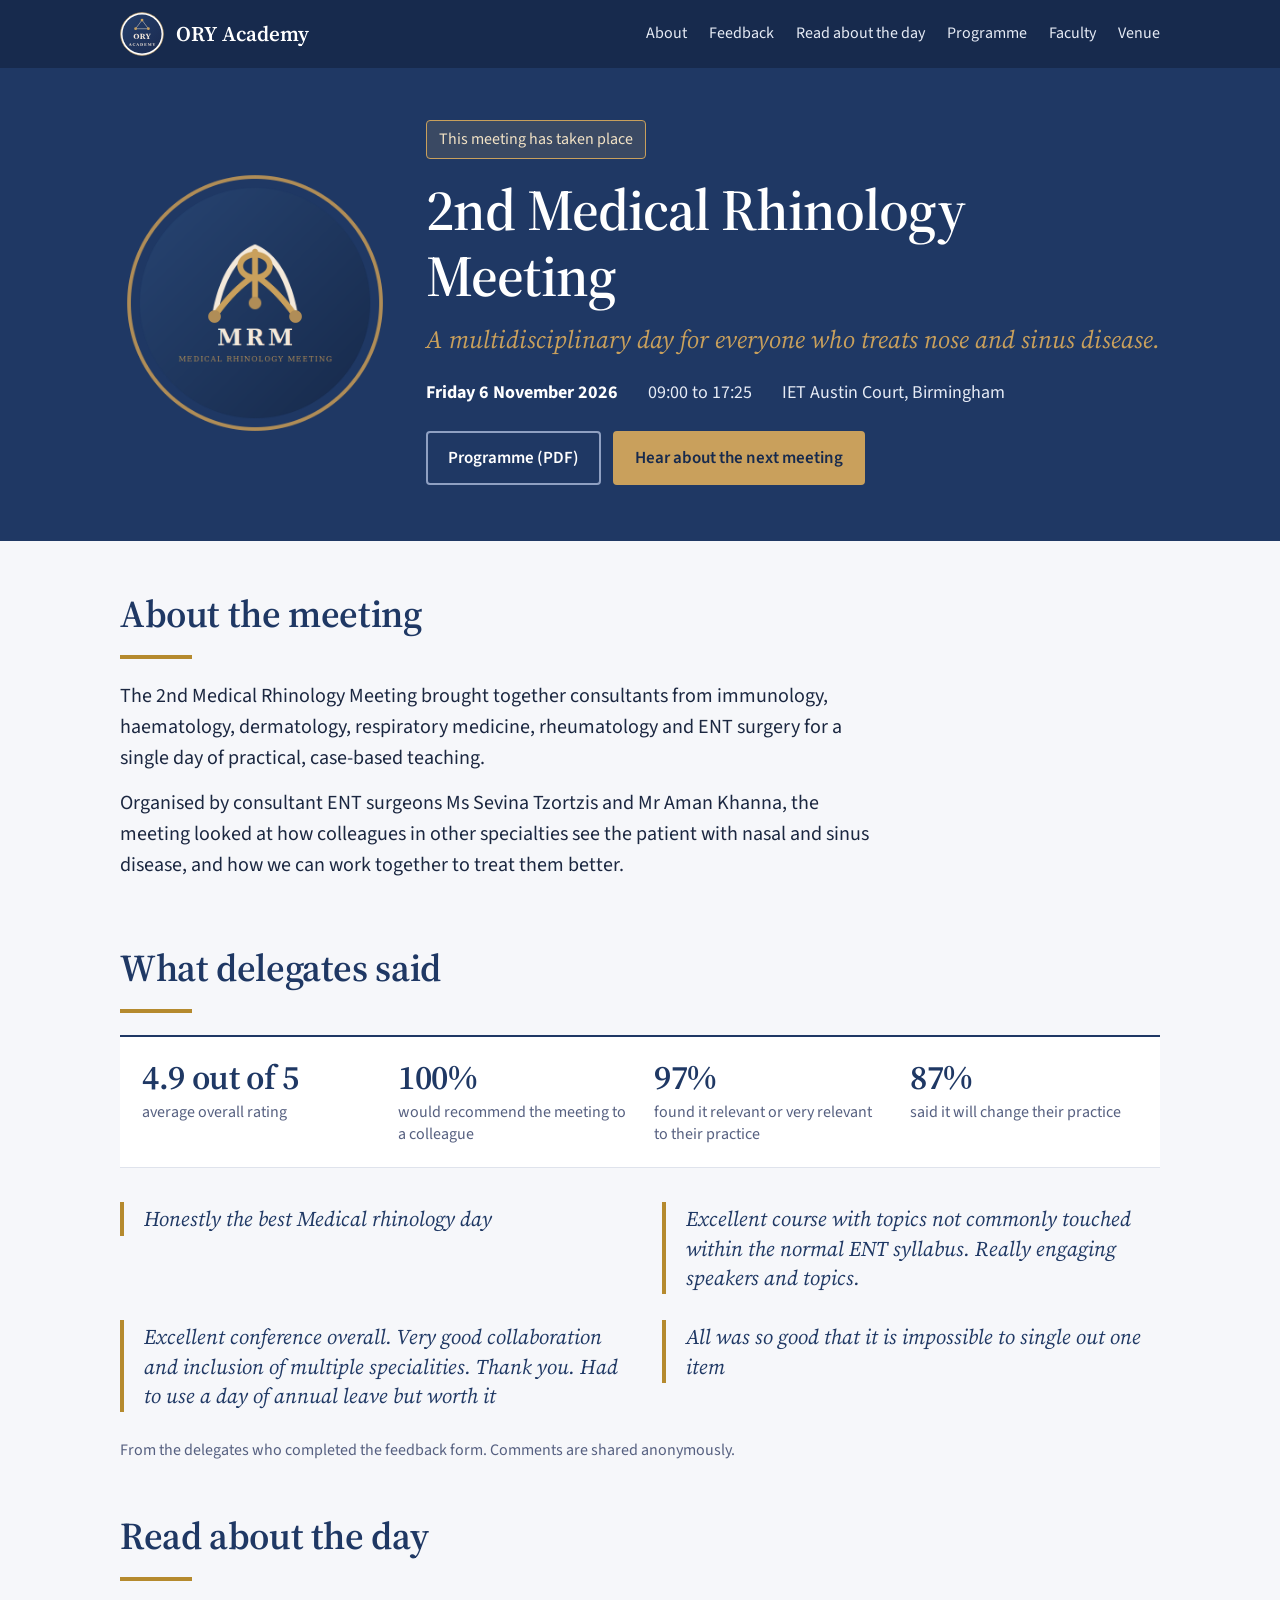
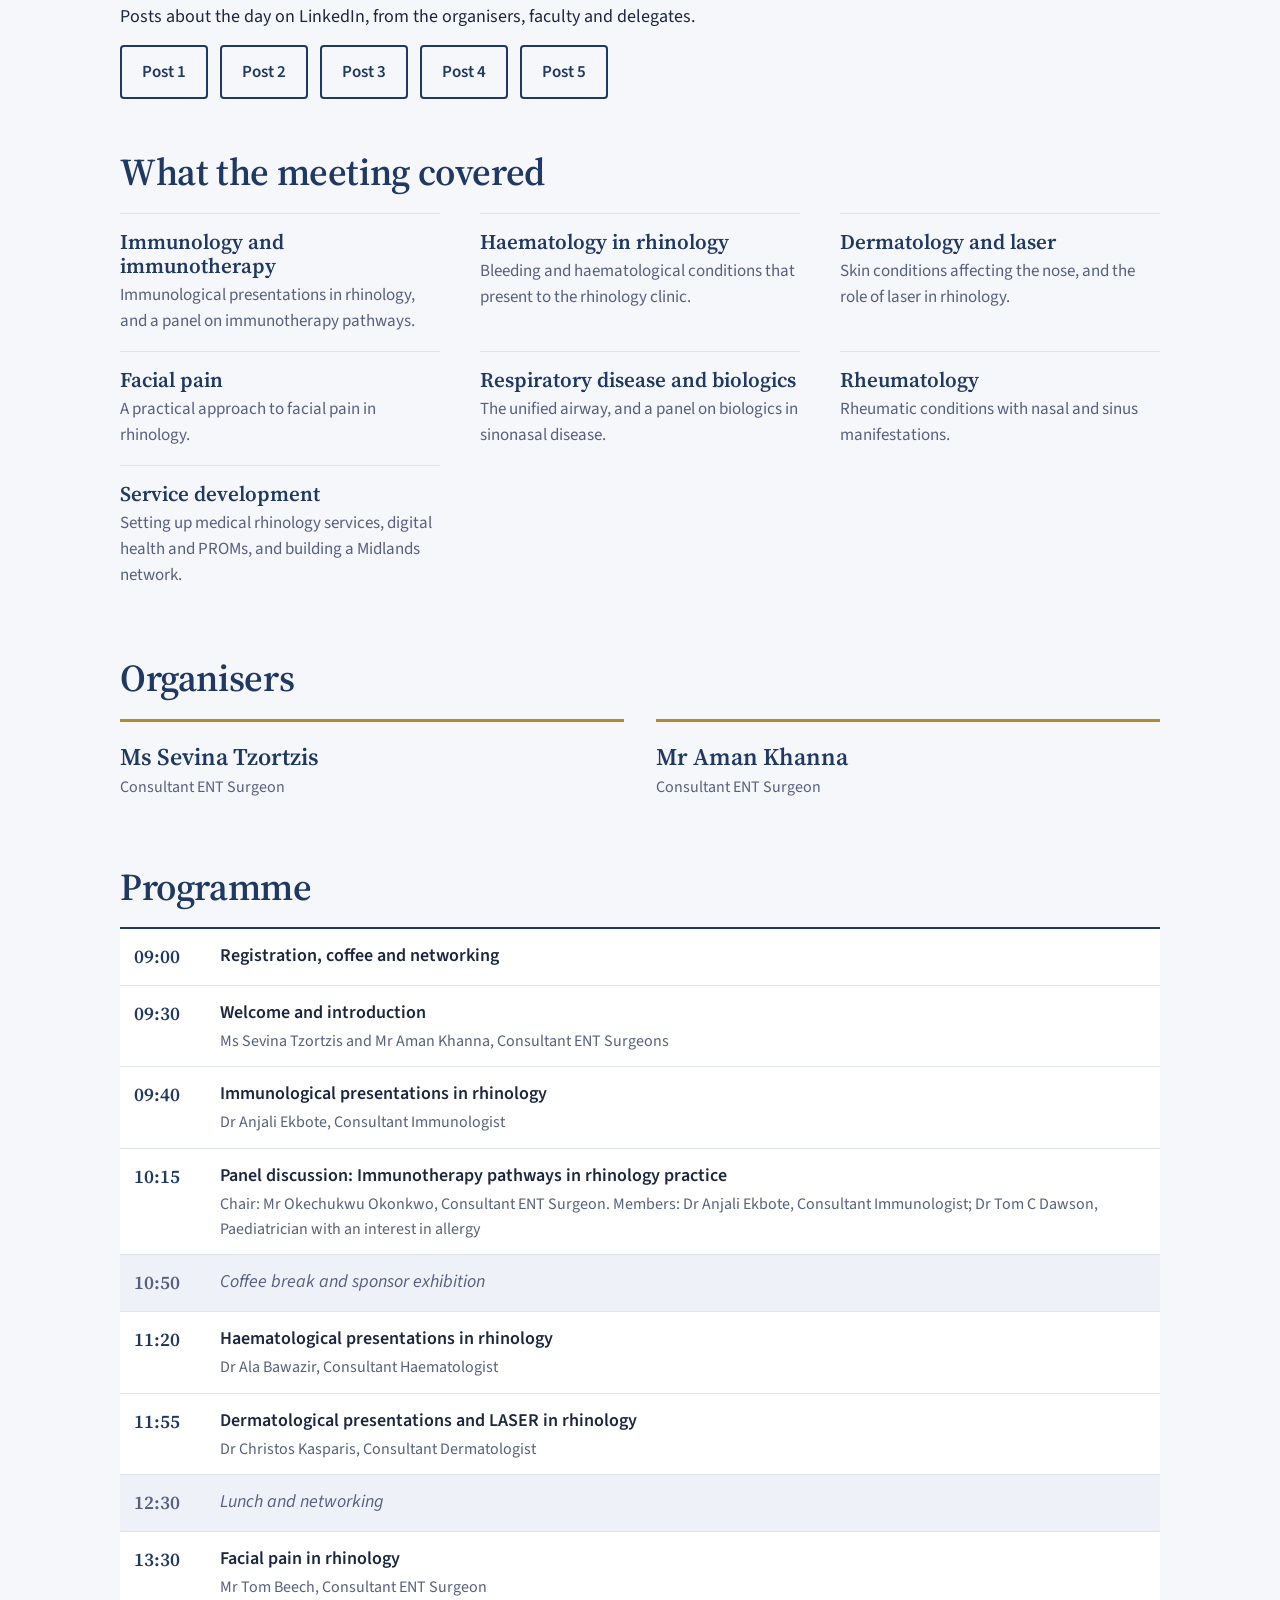
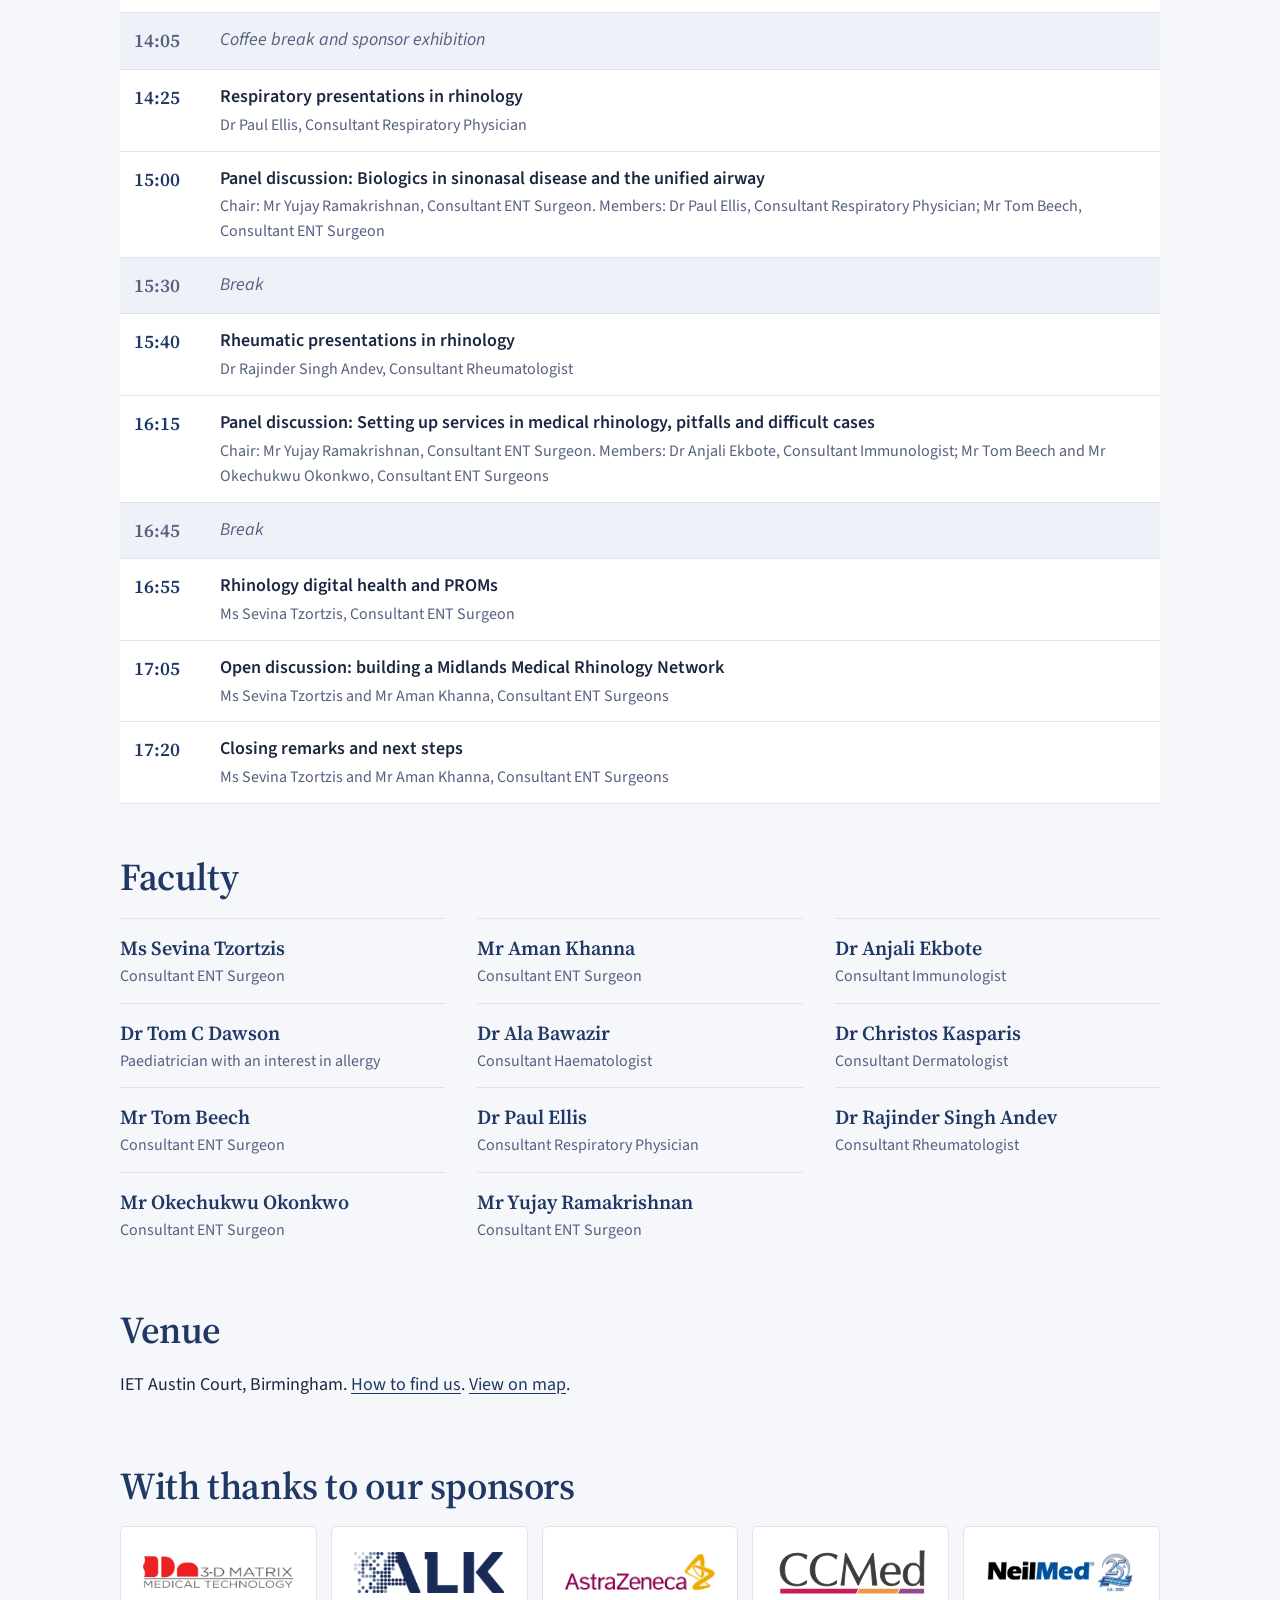
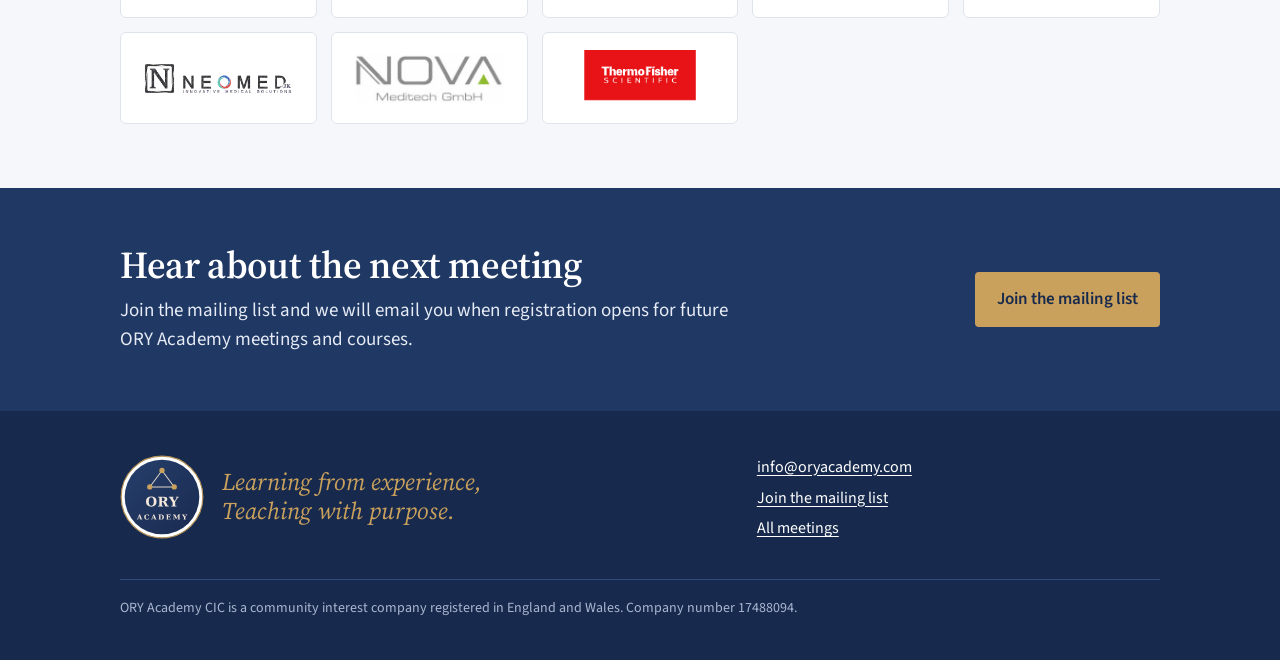
==== mrm2/index.html @ 41e0a739 "Slow the homepage logo animation by about 45 per cent Co-Authored-By: Claude Sonnet 5.5 <noreply@ant" ====
<!doctype html>
<html lang="en-GB">
<head>
<meta charset="utf-8">
<meta name="viewport" content="width=device-width,initial-scale=1">
<title>2nd Medical Rhinology Meeting | ORY Academy</title>
<meta name="description" content="2nd Medical Rhinology Meeting, Friday 6 November 2026, IET Austin Court, Birmingham. A multidisciplinary day for everyone who treats nose and sinus disease.">
<meta property="og:title" content="2nd Medical Rhinology Meeting | ORY Academy">
<meta property="og:description" content="Friday 6 November 2026, IET Austin Court, Birmingham. A multidisciplinary day for everyone who treats nose and sinus disease.">
<meta property="og:image" content="https://oryacademy.com/mrm-logo-600.png">
<link rel="icon" type="image/svg+xml" href="/ory-logo.svg">
<link rel="alternate icon" type="image/png" href="/ory-logo.png">
<link rel="preconnect" href="https://fonts.googleapis.com">
<link rel="preconnect" href="https://fonts.gstatic.com" crossorigin>
<link href="https://fonts.googleapis.com/css2?family=Source+Sans+3:wght@400;600&family=Source+Serif+4:ital,opsz,wght@0,8..60,600;1,8..60,500&display=swap" rel="stylesheet">
<link rel="stylesheet" href="/site.css?v=88f941f0">
</head>
<body>
<a class="skip" href="#about">Skip to content</a>
<div class="top"><div class="in">
  <a class="brand" href="/"><img src="/ory-logo.svg" alt="" width="44" height="44">ORY Academy</a>
  <nav class="nav" aria-label="On this page"><a href="#about">About</a><a href="#feedback">Feedback</a><a href="#posts">Read about the day</a><a href="#programme">Programme</a><a href="#faculty">Faculty</a><a href="#venue">Venue</a></nav>
</div></div>

<header class="ehero on-navy"><div class="in">
  <img class="badge" src="/mrm-logo-600.png" alt="2nd Medical Rhinology Meeting logo" width="270" height="270">
  <div>
    <p class="took">This meeting has taken place</p>
    <h1>2nd Medical Rhinology Meeting</h1>
    <p class="tag">A multidisciplinary day for everyone who treats nose and sinus disease.</p>
    <ul class="facts"><li><b>Friday 6 November 2026</b></li><li>09:00 to 17:25</li><li>IET Austin Court, Birmingham</li></ul>
    <div class="btns"><a class="btn alt" href="/mrm2programme/">Programme (PDF)</a><a class="btn gold" href="/join/">Hear about the next meeting</a></div>
  </div>
</div></header>

<main class="in">
  <section id="about" class="prose"><h2>About the meeting</h2><hr class="rule"><p>The 2nd Medical Rhinology Meeting brought together consultants from immunology, haematology, dermatology, respiratory medicine, rheumatology and ENT surgery for a single day of practical, case-based teaching.</p><p>Organised by consultant ENT surgeons Ms Sevina Tzortzis and Mr Aman Khanna, the meeting looked at how colleagues in other specialties see the patient with nasal and sinus disease, and how we can work together to treat them better.</p></section>
  <section id="feedback"><h2>What delegates said</h2><hr class="rule"><div class="stats"><div class="stat"><div class="fig">4.9 out of 5</div><div class="lab">average overall rating</div></div><div class="stat"><div class="fig">100%</div><div class="lab">would recommend the meeting to a colleague</div></div><div class="stat"><div class="fig">97%</div><div class="lab">found it relevant or very relevant to their practice</div></div><div class="stat"><div class="fig">87%</div><div class="lab">said it will change their practice</div></div></div><div class="quotes"><blockquote><p>Honestly the best Medical rhinology day</p></blockquote><blockquote><p>Excellent course with topics not commonly touched within the normal ENT syllabus. Really engaging speakers and topics.</p></blockquote><blockquote><p>Excellent conference overall. Very good collaboration and inclusion of multiple specialities. Thank you. Had to use a day of annual leave but worth it</p></blockquote><blockquote><p>All was so good that it is impossible to single out one item</p></blockquote></div><p class="note">From the delegates who completed the feedback form. Comments are shared anonymously.</p></section>
  <section id="posts"><h2>Read about the day</h2><hr class="rule"><p class="posts-by">Posts about the day on LinkedIn, from the organisers, faculty and delegates.</p><ul class="posts"><li><a class="btn alt" href="https://lnkd.in/p/eDnPFnjW" rel="noopener">Post 1</a></li><li><a class="btn alt" href="https://lnkd.in/p/e-QxhpXx" rel="noopener">Post 2</a></li><li><a class="btn alt" href="https://lnkd.in/p/enqYVH2g" rel="noopener">Post 3</a></li><li><a class="btn alt" href="https://lnkd.in/p/eSrMPbYT" rel="noopener">Post 4</a></li><li><a class="btn alt" href="https://lnkd.in/p/eWgCy9wU" rel="noopener">Post 5</a></li></ul></section>
  <section><h2>What the meeting covered</h2><div class="topics"><div class="topic"><h3>Immunology and immunotherapy</h3><p>Immunological presentations in rhinology, and a panel on immunotherapy pathways.</p></div><div class="topic"><h3>Haematology in rhinology</h3><p>Bleeding and haematological conditions that present to the rhinology clinic.</p></div><div class="topic"><h3>Dermatology and laser</h3><p>Skin conditions affecting the nose, and the role of laser in rhinology.</p></div><div class="topic"><h3>Facial pain</h3><p>A practical approach to facial pain in rhinology.</p></div><div class="topic"><h3>Respiratory disease and biologics</h3><p>The unified airway, and a panel on biologics in sinonasal disease.</p></div><div class="topic"><h3>Rheumatology</h3><p>Rheumatic conditions with nasal and sinus manifestations.</p></div><div class="topic"><h3>Service development</h3><p>Setting up medical rhinology services, digital health and PROMs, and building a Midlands network.</p></div></div></section>
  <section><h2>Organisers</h2><div class="people directors"><div class="person"><div class="pn">Ms Sevina Tzortzis</div><div class="pr">Consultant ENT Surgeon</div></div><div class="person"><div class="pn">Mr Aman Khanna</div><div class="pr">Consultant ENT Surgeon</div></div></div></section>
  <section id="programme"><h2>Programme</h2><table><tr><td class="tm">09:00</td><td><div class="st">Registration, coffee and networking</div></td></tr><tr><td class="tm">09:30</td><td><div class="st">Welcome and introduction</div><div class="sp">Ms Sevina Tzortzis and Mr Aman Khanna, Consultant ENT Surgeons</div></td></tr><tr><td class="tm">09:40</td><td><div class="st">Immunological presentations in rhinology</div><div class="sp">Dr Anjali Ekbote, Consultant Immunologist</div></td></tr><tr><td class="tm">10:15</td><td><div class="st">Panel discussion: Immunotherapy pathways in rhinology practice</div><div class="sp">Chair: Mr Okechukwu Okonkwo, Consultant ENT Surgeon. Members: Dr Anjali Ekbote, Consultant Immunologist; Dr Tom C Dawson, Paediatrician with an interest in allergy</div></td></tr><tr class="brk"><td class="tm">10:50</td><td><div class="st">Coffee break and sponsor exhibition</div></td></tr><tr><td class="tm">11:20</td><td><div class="st">Haematological presentations in rhinology</div><div class="sp">Dr Ala Bawazir, Consultant Haematologist</div></td></tr><tr><td class="tm">11:55</td><td><div class="st">Dermatological presentations and LASER in rhinology</div><div class="sp">Dr Christos Kasparis, Consultant Dermatologist</div></td></tr><tr class="brk"><td class="tm">12:30</td><td><div class="st">Lunch and networking</div></td></tr><tr><td class="tm">13:30</td><td><div class="st">Facial pain in rhinology</div><div class="sp">Mr Tom Beech, Consultant ENT Surgeon</div></td></tr><tr class="brk"><td class="tm">14:05</td><td><div class="st">Coffee break and sponsor exhibition</div></td></tr><tr><td class="tm">14:25</td><td><div class="st">Respiratory presentations in rhinology</div><div class="sp">Dr Paul Ellis, Consultant Respiratory Physician</div></td></tr><tr><td class="tm">15:00</td><td><div class="st">Panel discussion: Biologics in sinonasal disease and the unified airway</div><div class="sp">Chair: Mr Yujay Ramakrishnan, Consultant ENT Surgeon. Members: Dr Paul Ellis, Consultant Respiratory Physician; Mr Tom Beech, Consultant ENT Surgeon</div></td></tr><tr class="brk"><td class="tm">15:30</td><td><div class="st">Break</div></td></tr><tr><td class="tm">15:40</td><td><div class="st">Rheumatic presentations in rhinology</div><div class="sp">Dr Rajinder Singh Andev, Consultant Rheumatologist</div></td></tr><tr><td class="tm">16:15</td><td><div class="st">Panel discussion: Setting up services in medical rhinology, pitfalls and difficult cases</div><div class="sp">Chair: Mr Yujay Ramakrishnan, Consultant ENT Surgeon. Members: Dr Anjali Ekbote, Consultant Immunologist; Mr Tom Beech and Mr Okechukwu Okonkwo, Consultant ENT Surgeons</div></td></tr><tr class="brk"><td class="tm">16:45</td><td><div class="st">Break</div></td></tr><tr><td class="tm">16:55</td><td><div class="st">Rhinology digital health and PROMs</div><div class="sp">Ms Sevina Tzortzis, Consultant ENT Surgeon</div></td></tr><tr><td class="tm">17:05</td><td><div class="st">Open discussion: building a Midlands Medical Rhinology Network</div><div class="sp">Ms Sevina Tzortzis and Mr Aman Khanna, Consultant ENT Surgeons</div></td></tr><tr><td class="tm">17:20</td><td><div class="st">Closing remarks and next steps</div><div class="sp">Ms Sevina Tzortzis and Mr Aman Khanna, Consultant ENT Surgeons</div></td></tr></table></section>
  <section id="faculty"><h2>Faculty</h2><div class="people"><div class="person"><div class="pn">Ms Sevina Tzortzis</div><div class="pr">Consultant ENT Surgeon</div></div><div class="person"><div class="pn">Mr Aman Khanna</div><div class="pr">Consultant ENT Surgeon</div></div><div class="person"><div class="pn">Dr Anjali Ekbote</div><div class="pr">Consultant Immunologist</div></div><div class="person"><div class="pn">Dr Tom C Dawson</div><div class="pr">Paediatrician with an interest in allergy</div></div><div class="person"><div class="pn">Dr Ala Bawazir</div><div class="pr">Consultant Haematologist</div></div><div class="person"><div class="pn">Dr Christos Kasparis</div><div class="pr">Consultant Dermatologist</div></div><div class="person"><div class="pn">Mr Tom Beech</div><div class="pr">Consultant ENT Surgeon</div></div><div class="person"><div class="pn">Dr Paul Ellis</div><div class="pr">Consultant Respiratory Physician</div></div><div class="person"><div class="pn">Dr Rajinder Singh Andev</div><div class="pr">Consultant Rheumatologist</div></div><div class="person"><div class="pn">Mr Okechukwu Okonkwo</div><div class="pr">Consultant ENT Surgeon</div></div><div class="person"><div class="pn">Mr Yujay Ramakrishnan</div><div class="pr">Consultant ENT Surgeon</div></div></div></section>
  
  <section id="venue"><h2>Venue</h2><p>IET Austin Court, Birmingham. <a href="https://austincourt.theiet.org/about/how-to-find-us/">How to find us</a>. <a href="https://maps.app.goo.gl/qZmpY5aedirF9eqt9">View on map</a>.</p></section>
  <section><h2>With thanks to our sponsors</h2><div class="logos"><div class="lg"><img src="/sponsors/3d-matrix.png" alt="3-D Matrix Medical Technology"></div><div class="lg"><img src="/sponsors/alk.png" alt="ALK"></div><div class="lg"><img src="/sponsors/astrazeneca.png" alt="AstraZeneca"></div><div class="lg"><img src="/sponsors/ccmed.svg" alt="CCMed"></div><div class="lg"><img src="/sponsors/neilmed.png" alt="NeilMed"></div><div class="lg"><img src="/sponsors/neomed.png" alt="Neomed UK"></div><div class="lg"><img src="/sponsors/nova-meditech.png" alt="Nova Meditech"></div><div class="lg"><img src="/sponsors/thermo-fisher.png" alt="Thermo Fisher Scientific"></div></div></section>
</main>

<section class="invite on-navy"><div class="in">
  <div><h2>Hear about the next meeting</h2><p>Join the mailing list and we will email you when registration opens for future ORY Academy meetings and courses.</p></div><a class="btn gold" href="/join/">Join the mailing list</a>
</div></section>

<footer class="foot"><div class="in">
  <div class="sig">
    <img src="/ory-logo.svg" alt="ORY Academy logo" width="84" height="84">
    <p class="line"><span>Learning from experience,</span><span>Teaching with purpose.</span></p>
  </div>
  <ul><li><a href="mailto:info@oryacademy.com">info@oryacademy.com</a></li><li><a href="/join/">Join the mailing list</a></li><li><a href="/">All meetings</a></li></ul>
  <p class="legal">ORY Academy CIC is a community interest company registered in England and Wales. Company number 17488094.</p>
</div></footer>
</body>
</html>
---- site.css ----
/* ORY Academy house style. Navy #1F3864; gold on navy #C9A05C; gold text on light #9A7425; gold rules #B58A2E. */
:root {
  --navy:#1F3864; --navy-deep:#172a4d; --ink:#1b2740; --muted:#566080; --line:#dfe3ec; --paper:#f6f7fa; --white:#fff;
  --gold:#C9A05C; --gold-text:#9A7425; --gold-rule:#B58A2E; --cream:#f4e8dc;
  --serif:"Source Serif 4", Georgia, "Times New Roman", serif;
  --sans:"Source Sans 3", "Segoe UI", Arial, Helvetica, sans-serif;
}
* { box-sizing:border-box; }
html { scroll-behavior:smooth; -webkit-text-size-adjust:100%; }
body { overflow-x:hidden; overflow-wrap:break-word; margin:0; font-family:var(--sans); font-size:18px; line-height:1.55; color:var(--ink); background:var(--paper); }
img, svg { max-width:100%; }
a { color:var(--navy); text-underline-offset:3px; }
a:focus-visible, .btn:focus-visible { outline:3px solid var(--gold); outline-offset:3px; border-radius:3px; }
h1, h2, h3 { font-family:var(--serif); color:var(--navy); line-height:1.15; margin:0; font-weight:600; }
h2 { font-size:clamp(28px, 4vw, 38px); letter-spacing:-0.01em; }
p { margin:0 0 14px; }
.in { max-width:1080px; margin:0 auto; padding-left:20px; padding-right:20px; }
.skip { position:absolute; left:-999px; }
.skip:focus { left:12px; top:12px; background:#fff; padding:8px 12px; z-index:10; }

/* Top bar */
.top { background:var(--navy-deep); }
.top .in { display:flex; align-items:center; justify-content:space-between; gap:16px; padding-top:12px; padding-bottom:12px; }
.brand { display:flex; align-items:center; gap:12px; text-decoration:none; color:#fff; font-family:var(--serif); font-weight:600; font-size:21px; }
.brand img { width:44px; height:44px; display:block; }
.nav { display:flex; flex-wrap:wrap; gap:4px 22px; }
.nav a { color:#e6ebf5; text-decoration:none; font-size:16px; padding:6px 0; border-bottom:2px solid transparent; }
.nav a:hover { border-bottom-color:var(--gold); color:#fff; }

/* Buttons */
.btns { display:flex; flex-wrap:wrap; gap:12px; }
.btn { display:inline-block; font-family:var(--sans); font-weight:600; font-size:17px; text-decoration:none; padding:12px 20px; border-radius:4px; border:2px solid var(--navy); background:var(--navy); color:#fff; }
.btn:hover { background:var(--navy-deep); border-color:var(--navy-deep); }
.btn.alt { background:transparent; color:var(--navy); }
.btn.alt:hover { background:#e9edf5; }
.btn.gold { background:var(--gold); border-color:var(--gold); color:var(--navy-deep); }
.btn.gold:hover { background:#d8b478; border-color:#d8b478; }
.on-navy .btn.alt { color:#fff; border-color:#8fa0c2; }
.on-navy .btn.alt:hover { background:rgba(255,255,255,.08); border-color:#fff; }

/* Home hero: the mission line is the headline, the logo's triangle is the picture */
.hero { background:var(--navy); color:#fff; overflow:hidden; }
.hero .in { display:grid; grid-template-columns:minmax(0,1.7fr) minmax(0,.6fr); gap:32px; align-items:center; padding-top:72px; padding-bottom:80px; }
.mission { font-family:var(--serif); font-style:italic; font-weight:500; color:var(--gold); font-size:clamp(30px, 5.1vw, 62px); line-height:1.1; letter-spacing:-0.015em; margin:0 0 26px; }
.mission span { display:block; white-space:nowrap; }
.hero .lede { font-size:clamp(19px, 2.2vw, 22px); color:#e6ebf5; max-width:34em; margin:0 0 30px; }
.motif { width:100%; max-width:320px; justify-self:center; display:block; }
.motif { --ease:cubic-bezier(.22,1,.36,1); }
.motif .disc, .motif .ringbg { transform-box:fill-box; transform-origin:center; animation:settle .65s var(--ease) both; }
.motif .ring { stroke-dasharray:3519; stroke-dashoffset:3519; transform-box:fill-box; transform-origin:center; transform:rotate(-90deg); animation:ringdraw .8s var(--ease) forwards; }
.motif .node { opacity:0; transform-box:fill-box; transform-origin:center; animation:nodein .46s var(--ease) forwards; }
.motif .node.n2 { animation-delay:.29s; } .motif .node.n3 { animation-delay:.46s; } .motif .node.n1 { animation-delay:.64s; }
.motif .edge { stroke-dasharray:340; stroke-dashoffset:340; animation:linedraw .52s var(--ease) forwards; transition:stroke .43s ease; }
.motif .edge.base { animation-delay:.55s; } .motif .edge.rleg { animation-delay:.7s; } .motif .edge.lleg { animation-delay:.78s; }
.motif .wm1, .motif .wm2 { opacity:0; animation:rise .65s var(--ease) forwards; }
.motif .wm1 { animation-delay:.8s; } .motif .wm2 { animation-delay:.99s; }
.motif .apex { transform-box:fill-box; transform-origin:center; transition:transform .3s var(--ease); }
.motif:hover .apex { transform:scale(1.08); } .motif:hover .edge { stroke:#fff; }
.mission span { opacity:0; animation:risehtml .7s cubic-bezier(.22,1,.36,1) forwards; }
.mission span:nth-child(1) { animation-delay:1.23s; } .mission span:nth-child(2) { animation-delay:1.45s; }
@keyframes settle { from { opacity:0; transform:scale(.97); } to { opacity:1; transform:none; } }
@keyframes ringdraw { to { stroke-dashoffset:0; } }
@keyframes nodein { from { opacity:0; transform:scale(.82); } to { opacity:1; transform:none; } }
@keyframes linedraw { to { stroke-dashoffset:0; } }
@keyframes rise { from { opacity:0; transform:translateY(18px); } to { opacity:1; transform:none; } }
@keyframes risehtml { from { opacity:0; transform:translateY(6px); } to { opacity:1; transform:none; } }
@media (prefers-reduced-motion:reduce) { .motif *, .mission span { animation:none !important; opacity:1 !important; transform:none !important; stroke-dashoffset:0 !important; } .motif .ring { transform:rotate(-90deg) !important; } html { scroll-behavior:auto; } }

/* Sections */
.band { padding:64px 0; }
.band.white { background:var(--white); border-top:1px solid var(--line); border-bottom:1px solid var(--line); }
.band > .in > h2 { margin-bottom:22px; }
.rule { width:72px; height:4px; background:var(--gold-rule); border:0; margin:0 0 22px; }
.prose p { max-width:38em; font-size:20px; }
.two { display:grid; grid-template-columns:minmax(0,1fr) minmax(0,1fr); gap:48px; align-items:start; }

/* Meetings list: date on the left, like a diary */
.meetings { list-style:none; margin:0; padding:0; border-top:2px solid var(--navy); }
.meeting { display:grid; grid-template-columns:150px 76px minmax(0,1fr) auto; gap:24px; align-items:center; padding:24px 0; border-bottom:1px solid var(--line); }
.when { font-family:var(--serif); color:var(--navy); line-height:1.1; }
.when .d { display:block; font-size:54px; font-weight:600; letter-spacing:-0.02em; }
.when .m { display:block; font-size:17px; color:var(--muted); font-family:var(--sans); }
.meeting img { width:76px; height:76px; display:block; }
.meeting h3 { font-size:25px; margin-bottom:4px; }
.meeting h3 a { color:inherit; text-decoration:none; }
.meeting h3 a:hover { text-decoration:underline; }
.meeting .where { color:var(--muted); margin:0 0 4px; font-size:17px; }
.meeting .sum { margin:0; font-size:17px; max-width:34em; }
.empty { border-top:2px solid var(--navy); border-bottom:1px solid var(--line); padding:26px 0; display:flex; flex-wrap:wrap; gap:18px 32px; align-items:center; justify-content:space-between; }
.empty p { margin:0; max-width:34em; font-size:19px; }

/* People */
.people { display:grid; grid-template-columns:repeat(auto-fit,minmax(240px,1fr)); gap:0 32px; }
.person { padding:14px 0; border-top:1px solid var(--line); }
.pn { font-family:var(--serif); font-weight:600; font-size:20px; color:var(--navy); }
.pr { color:var(--muted); font-size:16px; }
.person a { font-size:16px; }
.directors .person { border-top:3px solid var(--gold-rule); padding-top:16px; }
.directors .pn { font-size:24px; }

/* Mailing list invitation */
.invite { background:var(--navy); color:#fff; }
.invite .in { display:flex; flex-wrap:wrap; gap:24px 48px; align-items:center; justify-content:space-between; padding-top:56px; padding-bottom:56px; }
.invite h2 { color:#fff; margin-bottom:8px; }
.invite p { margin:0; color:#e6ebf5; max-width:32em; font-size:19px; }

/* Footer */
.foot { background:var(--navy-deep); color:#cdd5e6; font-size:16px; }
.foot .in { padding-top:44px; padding-bottom:40px; display:grid; grid-template-columns:minmax(0,1.2fr) minmax(0,.8fr); gap:32px; align-items:start; }
.foot .sig { display:flex; gap:18px; align-items:center; }
.foot .sig img { width:84px; height:84px; flex:none; }
.foot .line { font-family:var(--serif); font-style:italic; color:var(--gold); font-size:24px; line-height:1.2; margin:0; }
.foot .line span { display:block; }
.foot a { color:#fff; }
.foot ul { list-style:none; margin:0; padding:0; }
.foot li { margin-bottom:6px; }
.foot .legal { grid-column:1 / -1; border-top:1px solid #2f4a7d; padding-top:18px; margin:0; font-size:14px; color:#aab6d0; }

/* Event page */
.ehero { background:var(--navy); color:#fff; }
.ehero .in { display:grid; grid-template-columns:270px minmax(0,1fr); gap:36px; align-items:center; padding-top:52px; padding-bottom:56px; }
.ehero .badge { width:270px; height:270px; display:block; }
.ehero h1 { color:#fff; font-size:clamp(34px, 5.2vw, 58px); letter-spacing:-0.015em; margin-bottom:10px; }
.ehero .tag { font-family:var(--serif); font-style:italic; color:var(--gold); font-size:clamp(20px, 2.4vw, 25px); margin:0 0 20px; max-width:30em; }
.facts { display:flex; flex-wrap:wrap; gap:6px 30px; margin:0 0 24px; padding:0; list-style:none; font-size:18px; color:#e6ebf5; }
.facts b { color:#fff; }
.took { display:inline-block; background:rgba(201,160,92,.16); border:1px solid var(--gold); color:#f3e3c6; padding:6px 12px; border-radius:4px; font-size:16px; margin:0 0 18px; }
main section { padding:52px 0 0; }
main section:last-child { padding-bottom:64px; }
main h2 { margin-bottom:18px; }
.topics { display:grid; grid-template-columns:repeat(auto-fit,minmax(280px,1fr)); gap:0 40px; }
.topic { padding:16px 0; border-top:1px solid var(--line); }
.topic h3 { font-size:21px; margin-bottom:4px; }
.topic p { margin:0; color:var(--muted); font-size:17px; }
table { width:100%; border-collapse:collapse; background:#fff; border-top:2px solid var(--navy); }
td { padding:13px 14px; border-bottom:1px solid var(--line); vertical-align:top; }
.tm { width:86px; font-family:var(--serif); font-weight:600; color:var(--navy); white-space:nowrap; font-size:19px; }
.st { font-weight:600; }
.sp { color:var(--muted); font-size:16px; margin-top:2px; }
tr.brk td { background:#eef1f7; color:var(--muted); }
tr.brk .st { font-weight:400; font-style:italic; }
.fees td.fee { text-align:right; font-family:var(--serif); font-weight:600; font-size:21px; color:var(--navy); white-space:nowrap; }
.note { color:var(--muted); font-size:16px; margin:14px 0 20px; max-width:44em; }
.logos { display:grid; grid-template-columns:repeat(auto-fit,minmax(170px,1fr)); gap:14px; }
.logos .lg { background:#fff; border:1px solid var(--line); border-radius:6px; padding:14px 18px; display:flex; align-items:center; justify-content:center; height:92px; }
.logos img { max-height:56px; max-width:150px; width:auto; height:auto; }

.stats { display:grid; grid-template-columns:repeat(4,minmax(0,1fr)); gap:0 28px; border-top:2px solid var(--navy); border-bottom:1px solid var(--line); background:#fff; padding:0 22px; }
.stat { padding:22px 0; }
.fig { font-family:var(--serif); font-weight:600; font-size:34px; line-height:1.1; color:var(--navy); letter-spacing:-0.01em; }
.lab { color:var(--muted); font-size:16px; line-height:1.35; margin-top:6px; }
.quotes { display:grid; grid-template-columns:repeat(2,minmax(0,1fr)); gap:26px 44px; margin-top:34px; align-items:start; }
blockquote { margin:0; padding:2px 0 2px 20px; border-left:4px solid var(--gold-rule); }
blockquote p { font-family:var(--serif); font-style:italic; font-size:21px; line-height:1.4; color:var(--navy); margin:0; }
#feedback .note { margin:26px 0 0; }

@media (max-width:820px) {
  .hero .in { grid-template-columns:minmax(0,1fr); padding-top:40px; padding-bottom:56px; text-align:center; }
  .hero .btns { justify-content:center; }
  .hero .lede { margin-left:auto; margin-right:auto; }
  .mission span { white-space:normal; }
  .motif { max-width:210px; justify-self:center; order:-1; }
  .two { grid-template-columns:1fr; gap:36px; }
  .stats { grid-template-columns:repeat(2,minmax(0,1fr)); }
  .quotes { grid-template-columns:minmax(0,1fr); }
  .meeting { grid-template-columns:76px minmax(0,1fr); gap:14px 18px; align-items:start; }
  .meeting .when { grid-column:1 / -1; display:flex; align-items:baseline; gap:10px; }
  .when .d { font-size:40px; }
  .meeting .btns { grid-column:1 / -1; }
  .foot .in { grid-template-columns:1fr; }
  .ehero .in { grid-template-columns:minmax(0,1fr); gap:22px; padding-top:36px; padding-bottom:40px; }
  .ehero .badge { width:min(270px, 72vw); height:auto; margin:0 auto; }
  .ehero .in { text-align:center; }
  .ehero .tag { margin-left:auto; margin-right:auto; }
  .ehero .facts, .ehero .btns { justify-content:center; }
  .band { padding:48px 0; }
}
@media (max-width:520px) {
  body { font-size:17px; }
  .nav { display:none; }
  .meeting { grid-template-columns:1fr; }
  .meeting img { display:none; }
  .tm { width:66px; }
  .stats { padding:0 16px; gap:0 18px; }
  .fig { font-size:27px; }
  td { padding:11px 10px; }
  .foot .sig img { width:64px; height:64px; }
  .foot .line { font-size:21px; }
}

h2 + .rule { margin-top:14px; }

.posts { list-style:none; margin:0; padding:0; display:flex; flex-wrap:wrap; gap:12px; }
.posts-by { max-width:38em; }

main, main section, .in > div { min-width:0; }
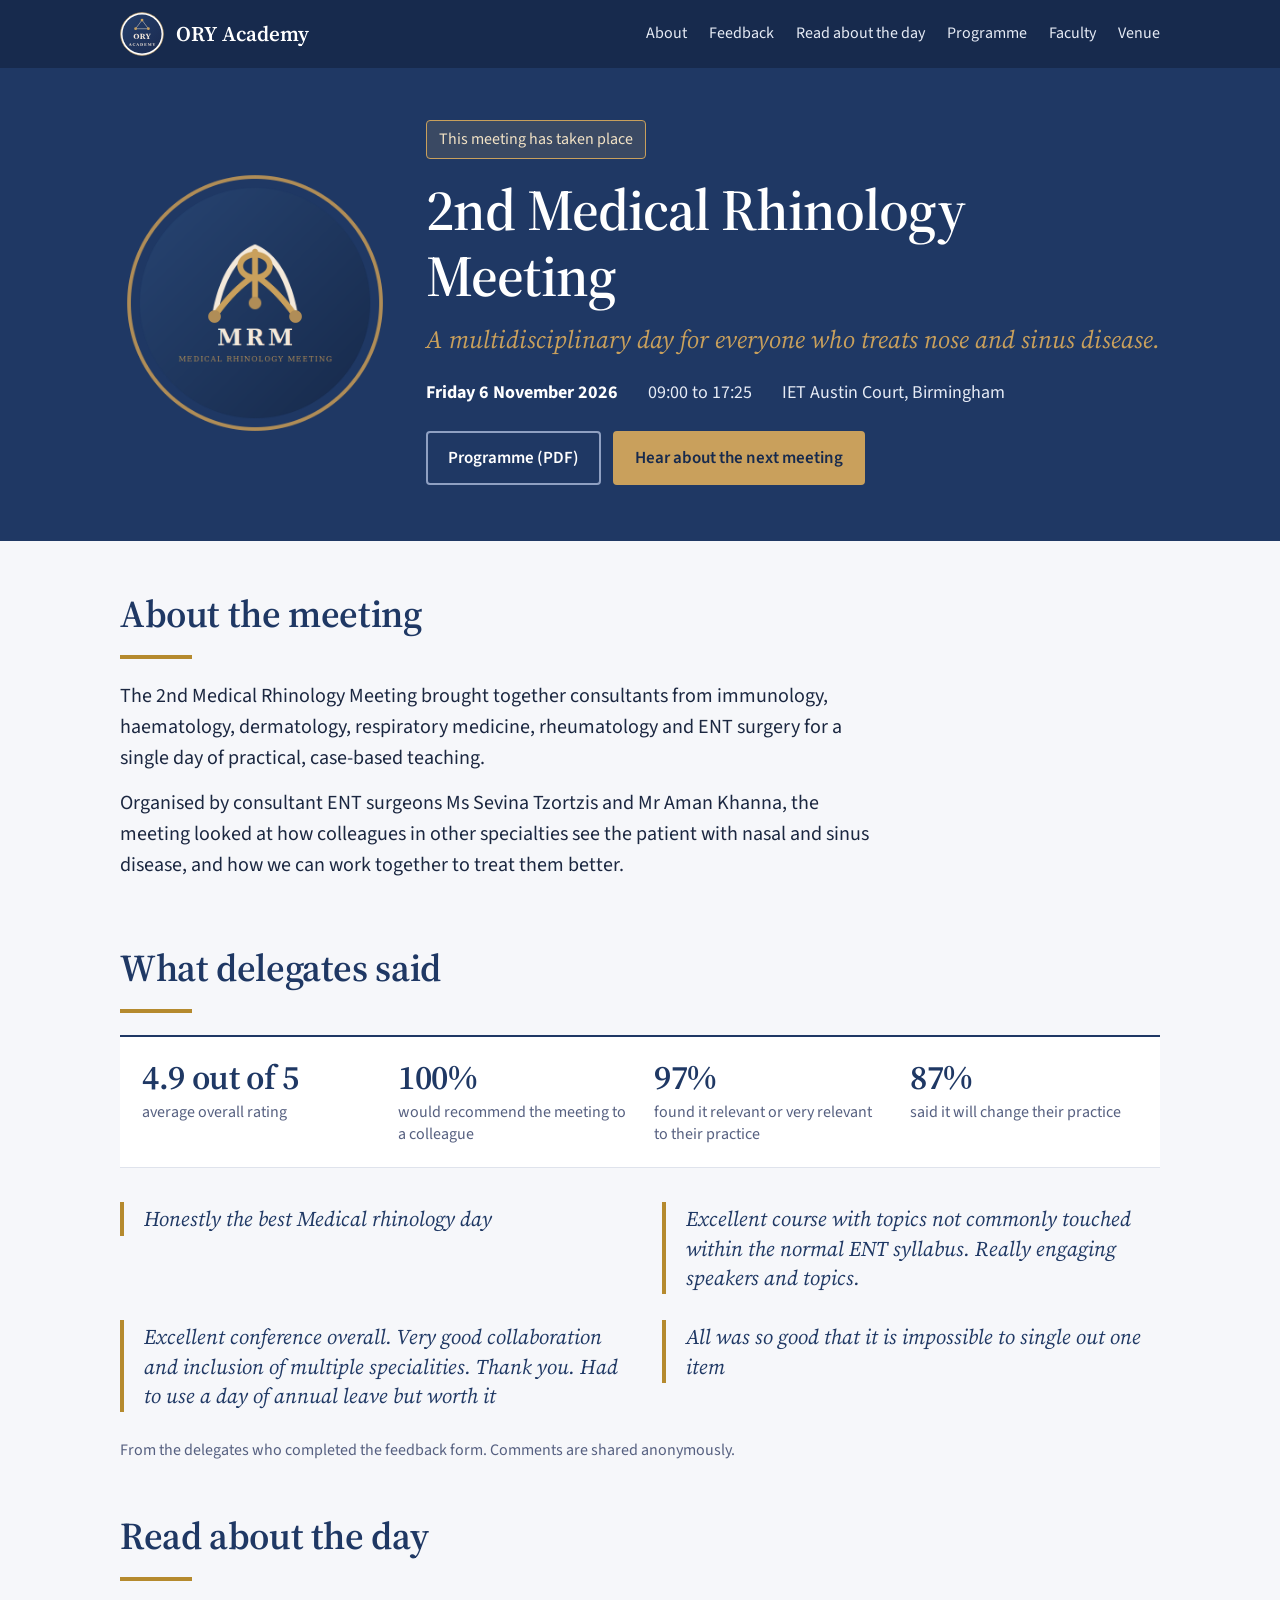
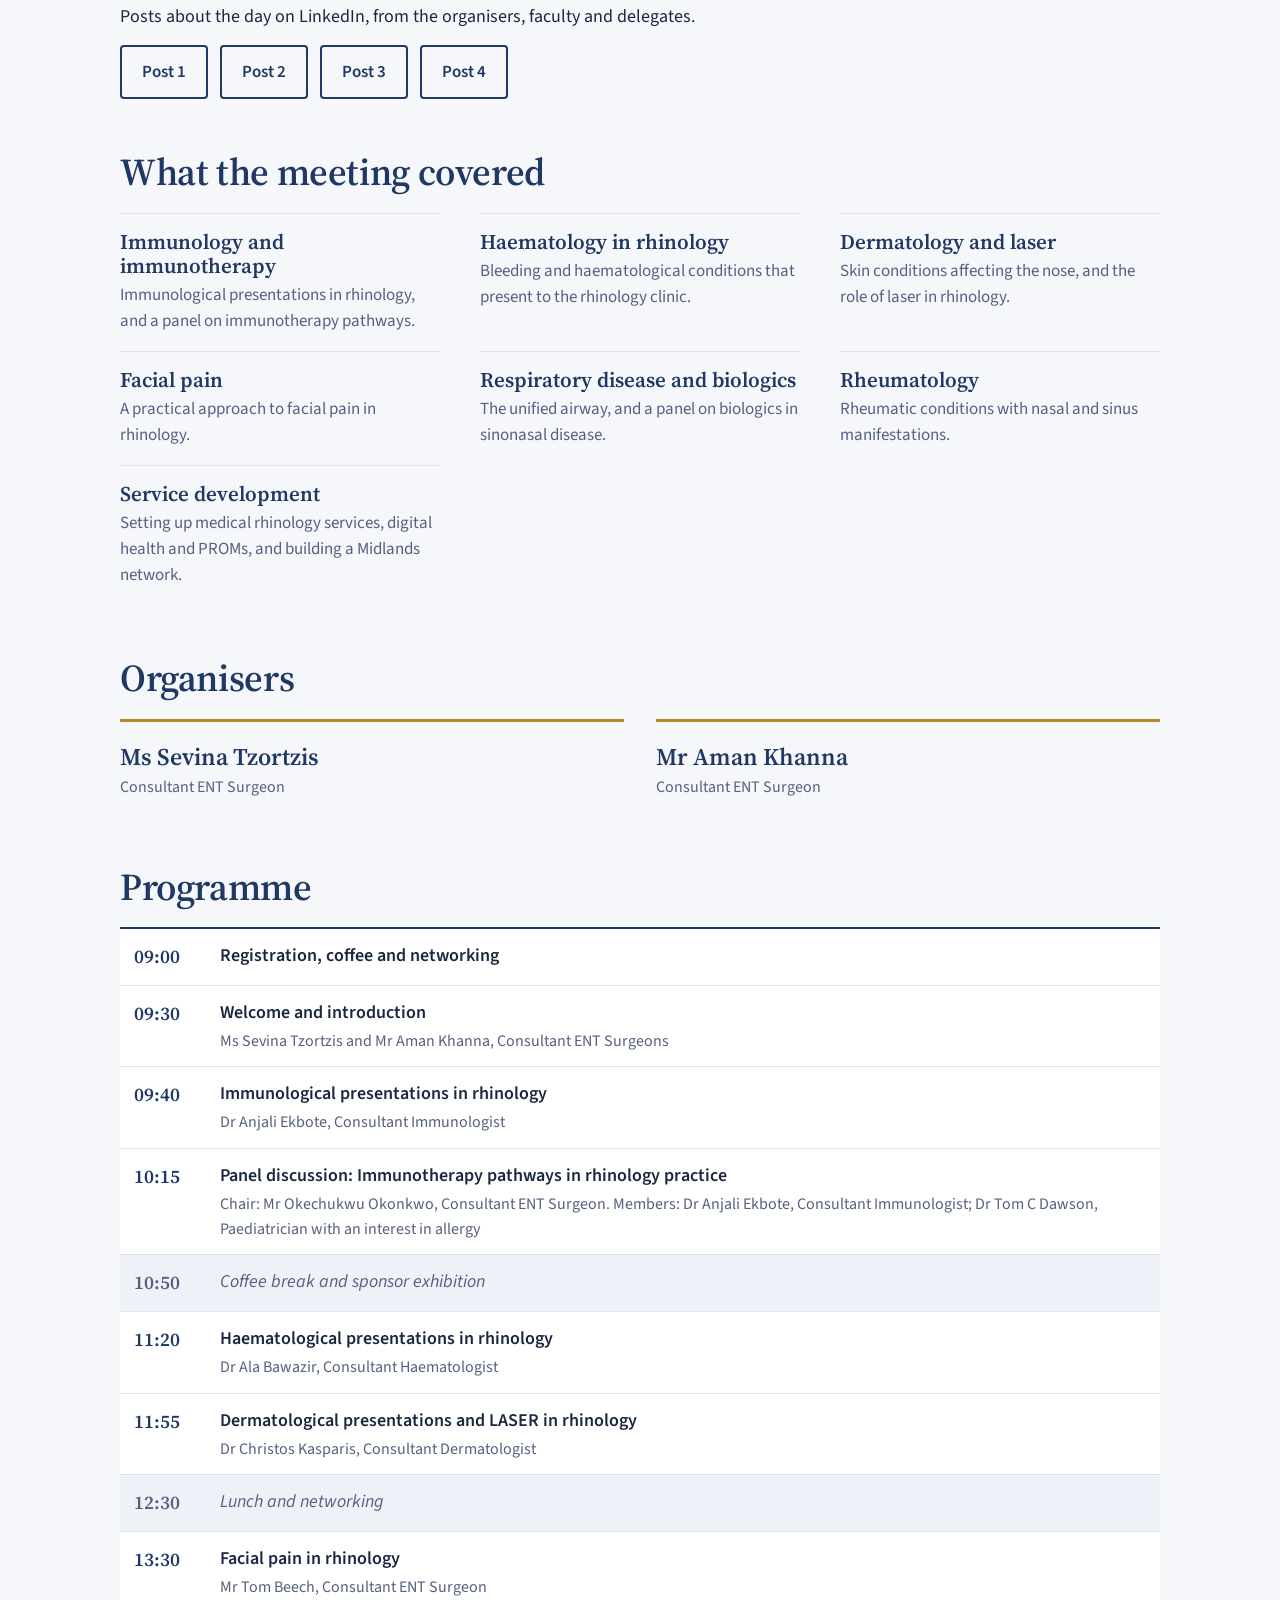
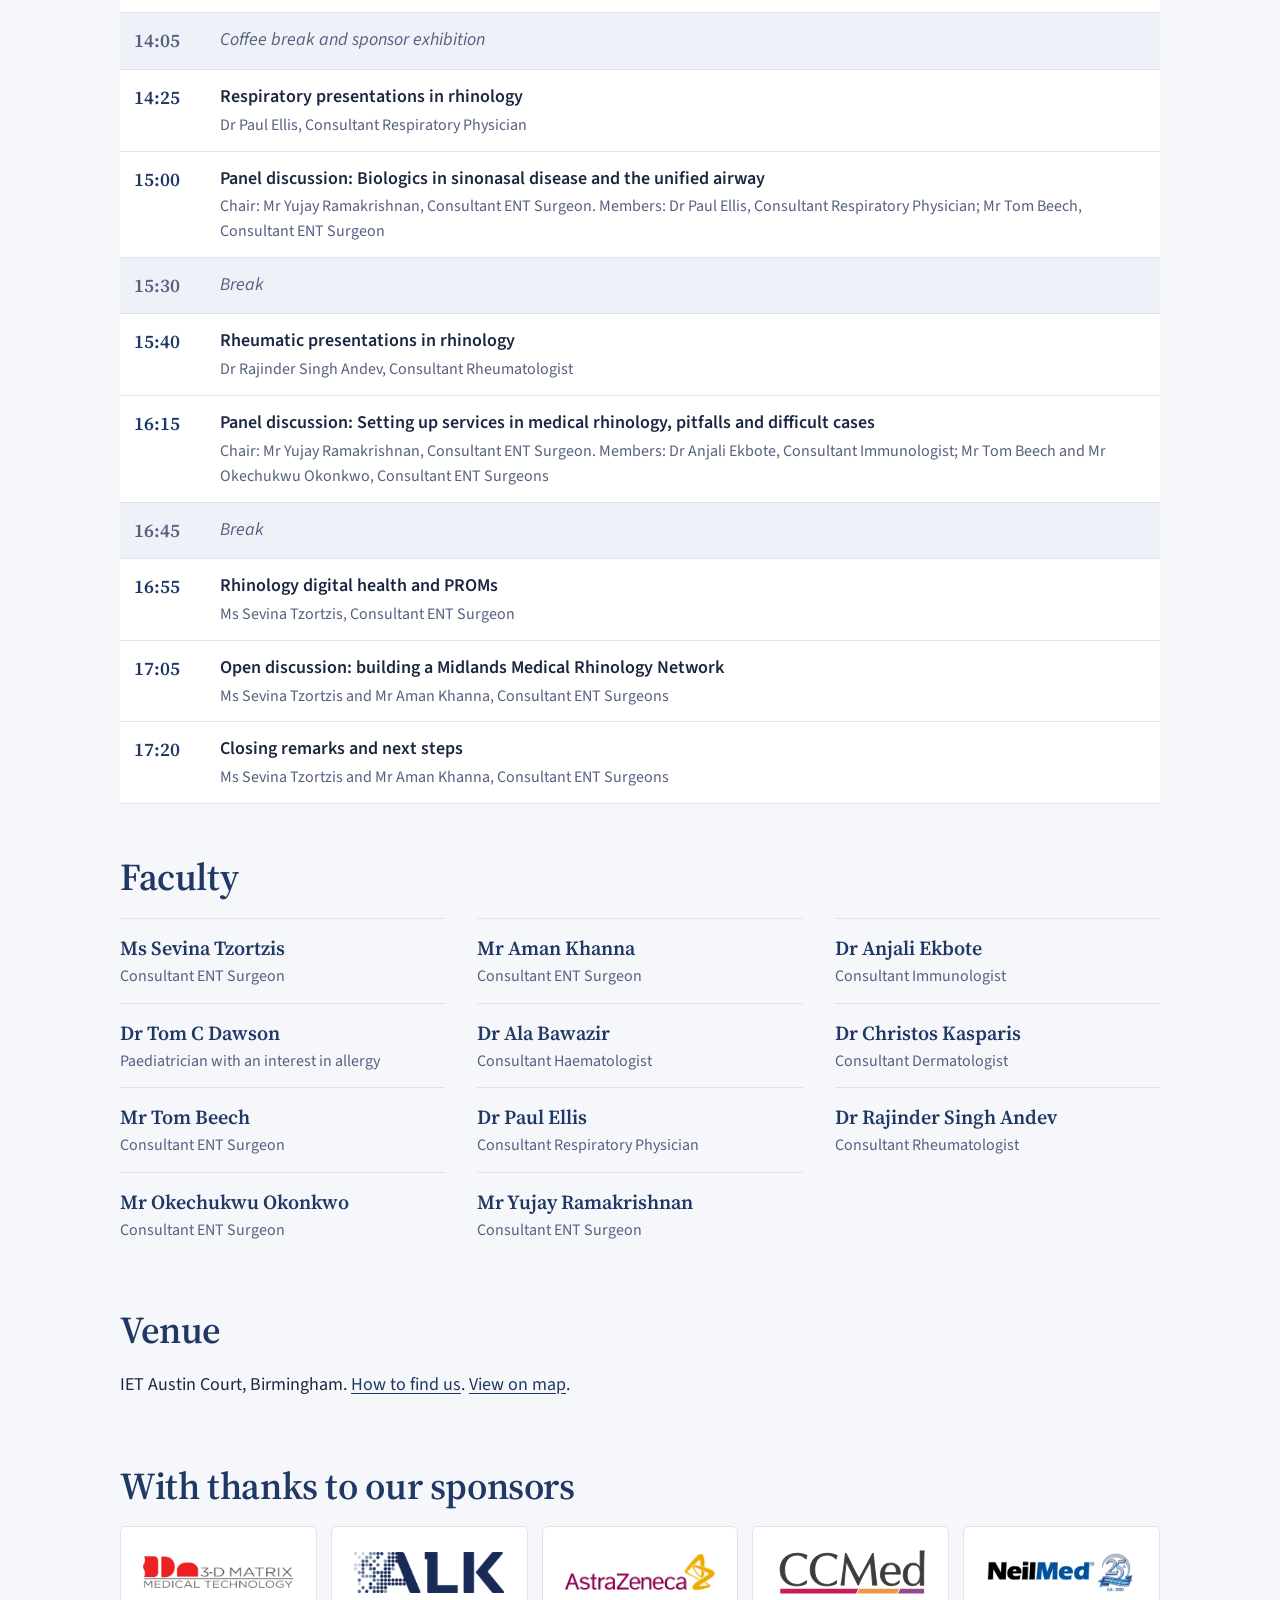
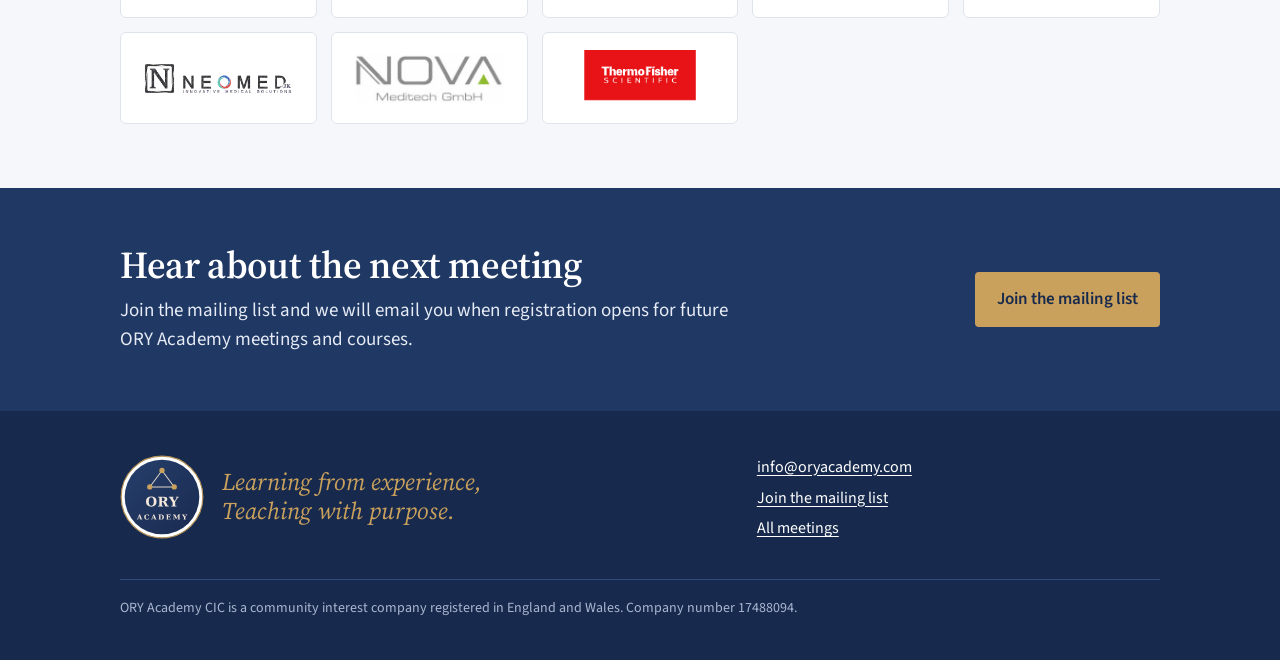
==== commit c606e711: "Remove a LinkedIn post link that no longer opens; outbound links open in a new tab Co-Authored-By: C" ====
--- a/mrm2/index.html
+++ b/mrm2/index.html
@@ -13,7 +13,7 @@
 <link rel="preconnect" href="https://fonts.googleapis.com">
 <link rel="preconnect" href="https://fonts.gstatic.com" crossorigin>
 <link href="https://fonts.googleapis.com/css2?family=Source+Sans+3:wght@400;600&family=Source+Serif+4:ital,opsz,wght@0,8..60,600;1,8..60,500&display=swap" rel="stylesheet">
-<link rel="stylesheet" href="/site.css?v=88f941f0">
+<link rel="stylesheet" href="/site.css?v=3a008f2d">
 </head>
 <body>
 <a class="skip" href="#about">Skip to content</a>
@@ -29,25 +29,25 @@
     <h1>2nd Medical Rhinology Meeting</h1>
     <p class="tag">A multidisciplinary day for everyone who treats nose and sinus disease.</p>
     <ul class="facts"><li><b>Friday 6 November 2026</b></li><li>09:00 to 17:25</li><li>IET Austin Court, Birmingham</li></ul>
-    <div class="btns"><a class="btn alt" href="/mrm2programme/">Programme (PDF)</a><a class="btn gold" href="/join/">Hear about the next meeting</a></div>
+    <div class="btns"><a class="btn alt" href="/mrm2programme/" target="_blank" rel="noopener">Programme (PDF)</a><a class="btn gold" href="/join/" target="_blank" rel="noopener">Hear about the next meeting</a></div>
   </div>
 </div></header>
 
 <main class="in">
   <section id="about" class="prose"><h2>About the meeting</h2><hr class="rule"><p>The 2nd Medical Rhinology Meeting brought together consultants from immunology, haematology, dermatology, respiratory medicine, rheumatology and ENT surgery for a single day of practical, case-based teaching.</p><p>Organised by consultant ENT surgeons Ms Sevina Tzortzis and Mr Aman Khanna, the meeting looked at how colleagues in other specialties see the patient with nasal and sinus disease, and how we can work together to treat them better.</p></section>
   <section id="feedback"><h2>What delegates said</h2><hr class="rule"><div class="stats"><div class="stat"><div class="fig">4.9 out of 5</div><div class="lab">average overall rating</div></div><div class="stat"><div class="fig">100%</div><div class="lab">would recommend the meeting to a colleague</div></div><div class="stat"><div class="fig">97%</div><div class="lab">found it relevant or very relevant to their practice</div></div><div class="stat"><div class="fig">87%</div><div class="lab">said it will change their practice</div></div></div><div class="quotes"><blockquote><p>Honestly the best Medical rhinology day</p></blockquote><blockquote><p>Excellent course with topics not commonly touched within the normal ENT syllabus. Really engaging speakers and topics.</p></blockquote><blockquote><p>Excellent conference overall. Very good collaboration and inclusion of multiple specialities. Thank you. Had to use a day of annual leave but worth it</p></blockquote><blockquote><p>All was so good that it is impossible to single out one item</p></blockquote></div><p class="note">From the delegates who completed the feedback form. Comments are shared anonymously.</p></section>
-  <section id="posts"><h2>Read about the day</h2><hr class="rule"><p class="posts-by">Posts about the day on LinkedIn, from the organisers, faculty and delegates.</p><ul class="posts"><li><a class="btn alt" href="https://lnkd.in/p/eDnPFnjW" rel="noopener">Post 1</a></li><li><a class="btn alt" href="https://lnkd.in/p/e-QxhpXx" rel="noopener">Post 2</a></li><li><a class="btn alt" href="https://lnkd.in/p/enqYVH2g" rel="noopener">Post 3</a></li><li><a class="btn alt" href="https://lnkd.in/p/eSrMPbYT" rel="noopener">Post 4</a></li><li><a class="btn alt" href="https://lnkd.in/p/eWgCy9wU" rel="noopener">Post 5</a></li></ul></section>
+  <section id="posts"><h2>Read about the day</h2><hr class="rule"><p class="posts-by">Posts about the day on LinkedIn, from the organisers, faculty and delegates.</p><ul class="posts"><li><a class="btn alt" href="https://lnkd.in/p/eDnPFnjW" target="_blank" rel="noopener">Post 1</a></li><li><a class="btn alt" href="https://lnkd.in/p/e-QxhpXx" target="_blank" rel="noopener">Post 2</a></li><li><a class="btn alt" href="https://lnkd.in/p/enqYVH2g" target="_blank" rel="noopener">Post 3</a></li><li><a class="btn alt" href="https://lnkd.in/p/eSrMPbYT" target="_blank" rel="noopener">Post 4</a></li></ul></section>
   <section><h2>What the meeting covered</h2><div class="topics"><div class="topic"><h3>Immunology and immunotherapy</h3><p>Immunological presentations in rhinology, and a panel on immunotherapy pathways.</p></div><div class="topic"><h3>Haematology in rhinology</h3><p>Bleeding and haematological conditions that present to the rhinology clinic.</p></div><div class="topic"><h3>Dermatology and laser</h3><p>Skin conditions affecting the nose, and the role of laser in rhinology.</p></div><div class="topic"><h3>Facial pain</h3><p>A practical approach to facial pain in rhinology.</p></div><div class="topic"><h3>Respiratory disease and biologics</h3><p>The unified airway, and a panel on biologics in sinonasal disease.</p></div><div class="topic"><h3>Rheumatology</h3><p>Rheumatic conditions with nasal and sinus manifestations.</p></div><div class="topic"><h3>Service development</h3><p>Setting up medical rhinology services, digital health and PROMs, and building a Midlands network.</p></div></div></section>
   <section><h2>Organisers</h2><div class="people directors"><div class="person"><div class="pn">Ms Sevina Tzortzis</div><div class="pr">Consultant ENT Surgeon</div></div><div class="person"><div class="pn">Mr Aman Khanna</div><div class="pr">Consultant ENT Surgeon</div></div></div></section>
   <section id="programme"><h2>Programme</h2><table><tr><td class="tm">09:00</td><td><div class="st">Registration, coffee and networking</div></td></tr><tr><td class="tm">09:30</td><td><div class="st">Welcome and introduction</div><div class="sp">Ms Sevina Tzortzis and Mr Aman Khanna, Consultant ENT Surgeons</div></td></tr><tr><td class="tm">09:40</td><td><div class="st">Immunological presentations in rhinology</div><div class="sp">Dr Anjali Ekbote, Consultant Immunologist</div></td></tr><tr><td class="tm">10:15</td><td><div class="st">Panel discussion: Immunotherapy pathways in rhinology practice</div><div class="sp">Chair: Mr Okechukwu Okonkwo, Consultant ENT Surgeon. Members: Dr Anjali Ekbote, Consultant Immunologist; Dr Tom C Dawson, Paediatrician with an interest in allergy</div></td></tr><tr class="brk"><td class="tm">10:50</td><td><div class="st">Coffee break and sponsor exhibition</div></td></tr><tr><td class="tm">11:20</td><td><div class="st">Haematological presentations in rhinology</div><div class="sp">Dr Ala Bawazir, Consultant Haematologist</div></td></tr><tr><td class="tm">11:55</td><td><div class="st">Dermatological presentations and LASER in rhinology</div><div class="sp">Dr Christos Kasparis, Consultant Dermatologist</div></td></tr><tr class="brk"><td class="tm">12:30</td><td><div class="st">Lunch and networking</div></td></tr><tr><td class="tm">13:30</td><td><div class="st">Facial pain in rhinology</div><div class="sp">Mr Tom Beech, Consultant ENT Surgeon</div></td></tr><tr class="brk"><td class="tm">14:05</td><td><div class="st">Coffee break and sponsor exhibition</div></td></tr><tr><td class="tm">14:25</td><td><div class="st">Respiratory presentations in rhinology</div><div class="sp">Dr Paul Ellis, Consultant Respiratory Physician</div></td></tr><tr><td class="tm">15:00</td><td><div class="st">Panel discussion: Biologics in sinonasal disease and the unified airway</div><div class="sp">Chair: Mr Yujay Ramakrishnan, Consultant ENT Surgeon. Members: Dr Paul Ellis, Consultant Respiratory Physician; Mr Tom Beech, Consultant ENT Surgeon</div></td></tr><tr class="brk"><td class="tm">15:30</td><td><div class="st">Break</div></td></tr><tr><td class="tm">15:40</td><td><div class="st">Rheumatic presentations in rhinology</div><div class="sp">Dr Rajinder Singh Andev, Consultant Rheumatologist</div></td></tr><tr><td class="tm">16:15</td><td><div class="st">Panel discussion: Setting up services in medical rhinology, pitfalls and difficult cases</div><div class="sp">Chair: Mr Yujay Ramakrishnan, Consultant ENT Surgeon. Members: Dr Anjali Ekbote, Consultant Immunologist; Mr Tom Beech and Mr Okechukwu Okonkwo, Consultant ENT Surgeons</div></td></tr><tr class="brk"><td class="tm">16:45</td><td><div class="st">Break</div></td></tr><tr><td class="tm">16:55</td><td><div class="st">Rhinology digital health and PROMs</div><div class="sp">Ms Sevina Tzortzis, Consultant ENT Surgeon</div></td></tr><tr><td class="tm">17:05</td><td><div class="st">Open discussion: building a Midlands Medical Rhinology Network</div><div class="sp">Ms Sevina Tzortzis and Mr Aman Khanna, Consultant ENT Surgeons</div></td></tr><tr><td class="tm">17:20</td><td><div class="st">Closing remarks and next steps</div><div class="sp">Ms Sevina Tzortzis and Mr Aman Khanna, Consultant ENT Surgeons</div></td></tr></table></section>
   <section id="faculty"><h2>Faculty</h2><div class="people"><div class="person"><div class="pn">Ms Sevina Tzortzis</div><div class="pr">Consultant ENT Surgeon</div></div><div class="person"><div class="pn">Mr Aman Khanna</div><div class="pr">Consultant ENT Surgeon</div></div><div class="person"><div class="pn">Dr Anjali Ekbote</div><div class="pr">Consultant Immunologist</div></div><div class="person"><div class="pn">Dr Tom C Dawson</div><div class="pr">Paediatrician with an interest in allergy</div></div><div class="person"><div class="pn">Dr Ala Bawazir</div><div class="pr">Consultant Haematologist</div></div><div class="person"><div class="pn">Dr Christos Kasparis</div><div class="pr">Consultant Dermatologist</div></div><div class="person"><div class="pn">Mr Tom Beech</div><div class="pr">Consultant ENT Surgeon</div></div><div class="person"><div class="pn">Dr Paul Ellis</div><div class="pr">Consultant Respiratory Physician</div></div><div class="person"><div class="pn">Dr Rajinder Singh Andev</div><div class="pr">Consultant Rheumatologist</div></div><div class="person"><div class="pn">Mr Okechukwu Okonkwo</div><div class="pr">Consultant ENT Surgeon</div></div><div class="person"><div class="pn">Mr Yujay Ramakrishnan</div><div class="pr">Consultant ENT Surgeon</div></div></div></section>
   
-  <section id="venue"><h2>Venue</h2><p>IET Austin Court, Birmingham. <a href="https://austincourt.theiet.org/about/how-to-find-us/">How to find us</a>. <a href="https://maps.app.goo.gl/qZmpY5aedirF9eqt9">View on map</a>.</p></section>
+  <section id="venue"><h2>Venue</h2><p>IET Austin Court, Birmingham. <a href="https://austincourt.theiet.org/about/how-to-find-us/" target="_blank" rel="noopener">How to find us</a>. <a href="https://maps.app.goo.gl/qZmpY5aedirF9eqt9" target="_blank" rel="noopener">View on map</a>.</p></section>
   <section><h2>With thanks to our sponsors</h2><div class="logos"><div class="lg"><img src="/sponsors/3d-matrix.png" alt="3-D Matrix Medical Technology"></div><div class="lg"><img src="/sponsors/alk.png" alt="ALK"></div><div class="lg"><img src="/sponsors/astrazeneca.png" alt="AstraZeneca"></div><div class="lg"><img src="/sponsors/ccmed.svg" alt="CCMed"></div><div class="lg"><img src="/sponsors/neilmed.png" alt="NeilMed"></div><div class="lg"><img src="/sponsors/neomed.png" alt="Neomed UK"></div><div class="lg"><img src="/sponsors/nova-meditech.png" alt="Nova Meditech"></div><div class="lg"><img src="/sponsors/thermo-fisher.png" alt="Thermo Fisher Scientific"></div></div></section>
 </main>
 
 <section class="invite on-navy"><div class="in">
-  <div><h2>Hear about the next meeting</h2><p>Join the mailing list and we will email you when registration opens for future ORY Academy meetings and courses.</p></div><a class="btn gold" href="/join/">Join the mailing list</a>
+  <div><h2>Hear about the next meeting</h2><p>Join the mailing list and we will email you when registration opens for future ORY Academy meetings and courses.</p></div><a class="btn gold" href="/join/" target="_blank" rel="noopener">Join the mailing list</a>
 </div></section>
 
 <footer class="foot"><div class="in">
@@ -55,7 +55,7 @@
     <img src="/ory-logo.svg" alt="ORY Academy logo" width="84" height="84">
     <p class="line"><span>Learning from experience,</span><span>Teaching with purpose.</span></p>
   </div>
-  <ul><li><a href="mailto:info@oryacademy.com">info@oryacademy.com</a></li><li><a href="/join/">Join the mailing list</a></li><li><a href="/">All meetings</a></li></ul>
+  <ul><li><a href="mailto:info@oryacademy.com">info@oryacademy.com</a></li><li><a href="/join/" target="_blank" rel="noopener">Join the mailing list</a></li><li><a href="/">All meetings</a></li></ul>
   <p class="legal">ORY Academy CIC is a community interest company registered in England and Wales. Company number 17488094.</p>
 </div></footer>
 </body>
--- a/site.css
+++ b/site.css
@@ -46,18 +46,23 @@
 .hero .lede { font-size:clamp(19px, 2.2vw, 22px); color:#e6ebf5; max-width:34em; margin:0 0 30px; }
 .motif { width:100%; max-width:320px; justify-self:center; display:block; }
 .motif { --ease:cubic-bezier(.22,1,.36,1); }
-.motif .disc, .motif .ringbg { transform-box:fill-box; transform-origin:center; animation:settle .65s var(--ease) both; }
-.motif .ring { stroke-dasharray:3519; stroke-dashoffset:3519; transform-box:fill-box; transform-origin:center; transform:rotate(-90deg); animation:ringdraw .8s var(--ease) forwards; }
-.motif .node { opacity:0; transform-box:fill-box; transform-origin:center; animation:nodein .46s var(--ease) forwards; }
-.motif .node.n2 { animation-delay:.29s; } .motif .node.n3 { animation-delay:.46s; } .motif .node.n1 { animation-delay:.64s; }
-.motif .edge { stroke-dasharray:340; stroke-dashoffset:340; animation:linedraw .52s var(--ease) forwards; transition:stroke .43s ease; }
-.motif .edge.base { animation-delay:.55s; } .motif .edge.rleg { animation-delay:.7s; } .motif .edge.lleg { animation-delay:.78s; }
+.motif .disc, .motif .ringbg { transform-box:fill-box; transform-origin:center; animation:settle .65s var(--ease) var(--o,0s) both; }
+.motif .ring { stroke-dasharray:3519; stroke-dashoffset:3519; transform-box:fill-box; transform-origin:center; transform:rotate(-90deg); animation:ringdraw 1.7s cubic-bezier(.45,.05,.25,1) var(--o,0s) forwards; }
+.motif .node { opacity:0; transform-box:fill-box; transform-origin:center; animation:nodein .4s var(--ease) forwards; }
+.motif .node.n1 { animation-delay:calc(var(--o,0s) + .95s); } .motif .node.n2 { animation-delay:calc(var(--o,0s) + 1.5s); } .motif .node.n3 { animation-delay:calc(var(--o,0s) + 2.05s); }
+.motif .edge { stroke-dasharray:340; stroke-dashoffset:340; animation:linedraw .55s ease-out forwards; transition:stroke .43s ease; }
+.motif .edge.lleg { animation-delay:calc(var(--o,0s) + 1.05s); } .motif .edge.base { animation-delay:calc(var(--o,0s) + 1.6s); } .motif .edge.rleg { animation-delay:calc(var(--o,0s) + 2.15s); }
 .motif .wm1, .motif .wm2 { opacity:0; animation:rise .65s var(--ease) forwards; }
-.motif .wm1 { animation-delay:.8s; } .motif .wm2 { animation-delay:.99s; }
+.motif .wm1 { animation-delay:calc(var(--o,0s) + .6s); } .motif .wm2 { animation-delay:calc(var(--o,0s) + .85s); }
 .motif .apex { transform-box:fill-box; transform-origin:center; transition:transform .3s var(--ease); }
 .motif:hover .apex { transform:scale(1.08); } .motif:hover .edge { stroke:#fff; }
 .mission span { opacity:0; animation:risehtml .7s cubic-bezier(.22,1,.36,1) forwards; }
-.mission span:nth-child(1) { animation-delay:1.23s; } .mission span:nth-child(2) { animation-delay:1.45s; }
+.mission span:nth-child(1) { animation-delay:2.9s; } .mission span:nth-child(2) { animation-delay:3.15s; }
+/* Wide screens: the headline is on the left, so it writes first and the logo builds after it */
+@media (min-width:821px) {
+  .motif { --o:.7s; }
+  .mission span:nth-child(1) { animation-delay:.15s; } .mission span:nth-child(2) { animation-delay:.4s; }
+}
 @keyframes settle { from { opacity:0; transform:scale(.97); } to { opacity:1; transform:none; } }
 @keyframes ringdraw { to { stroke-dashoffset:0; } }
 @keyframes nodein { from { opacity:0; transform:scale(.82); } to { opacity:1; transform:none; } }
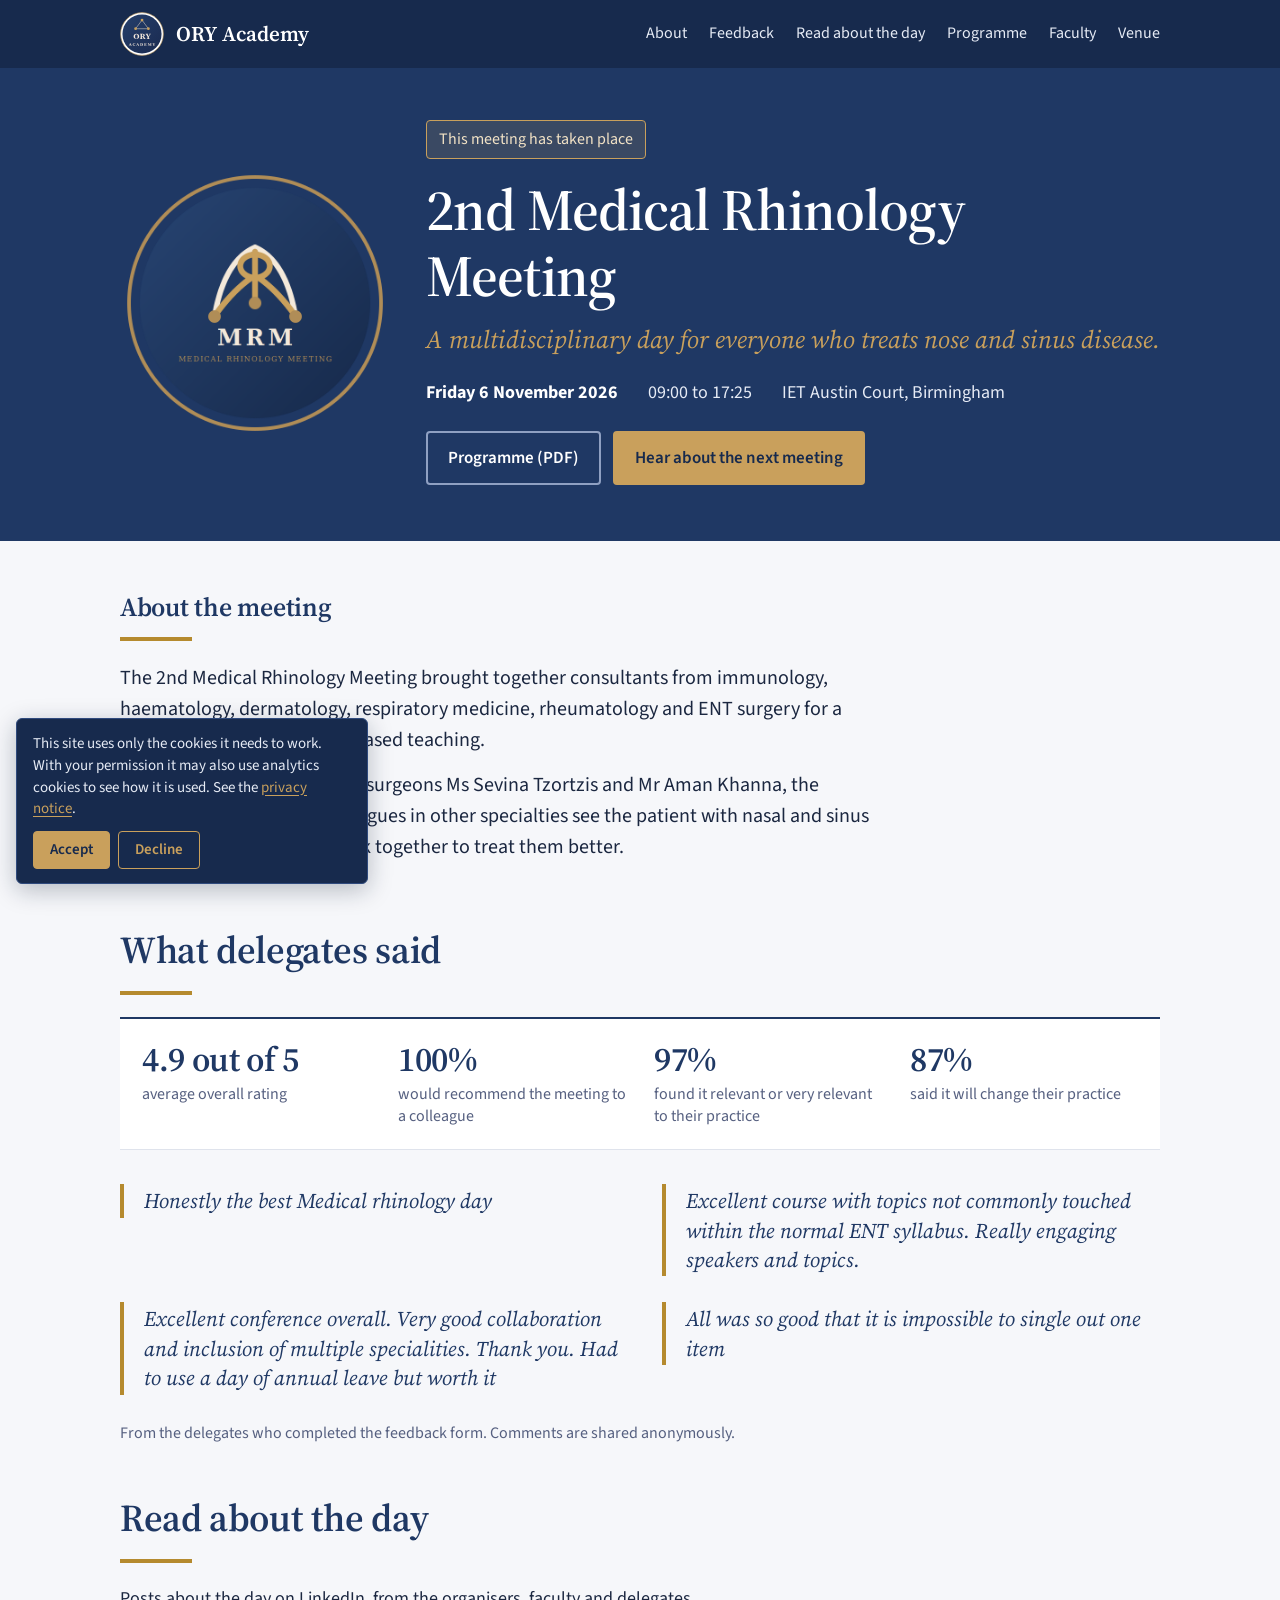
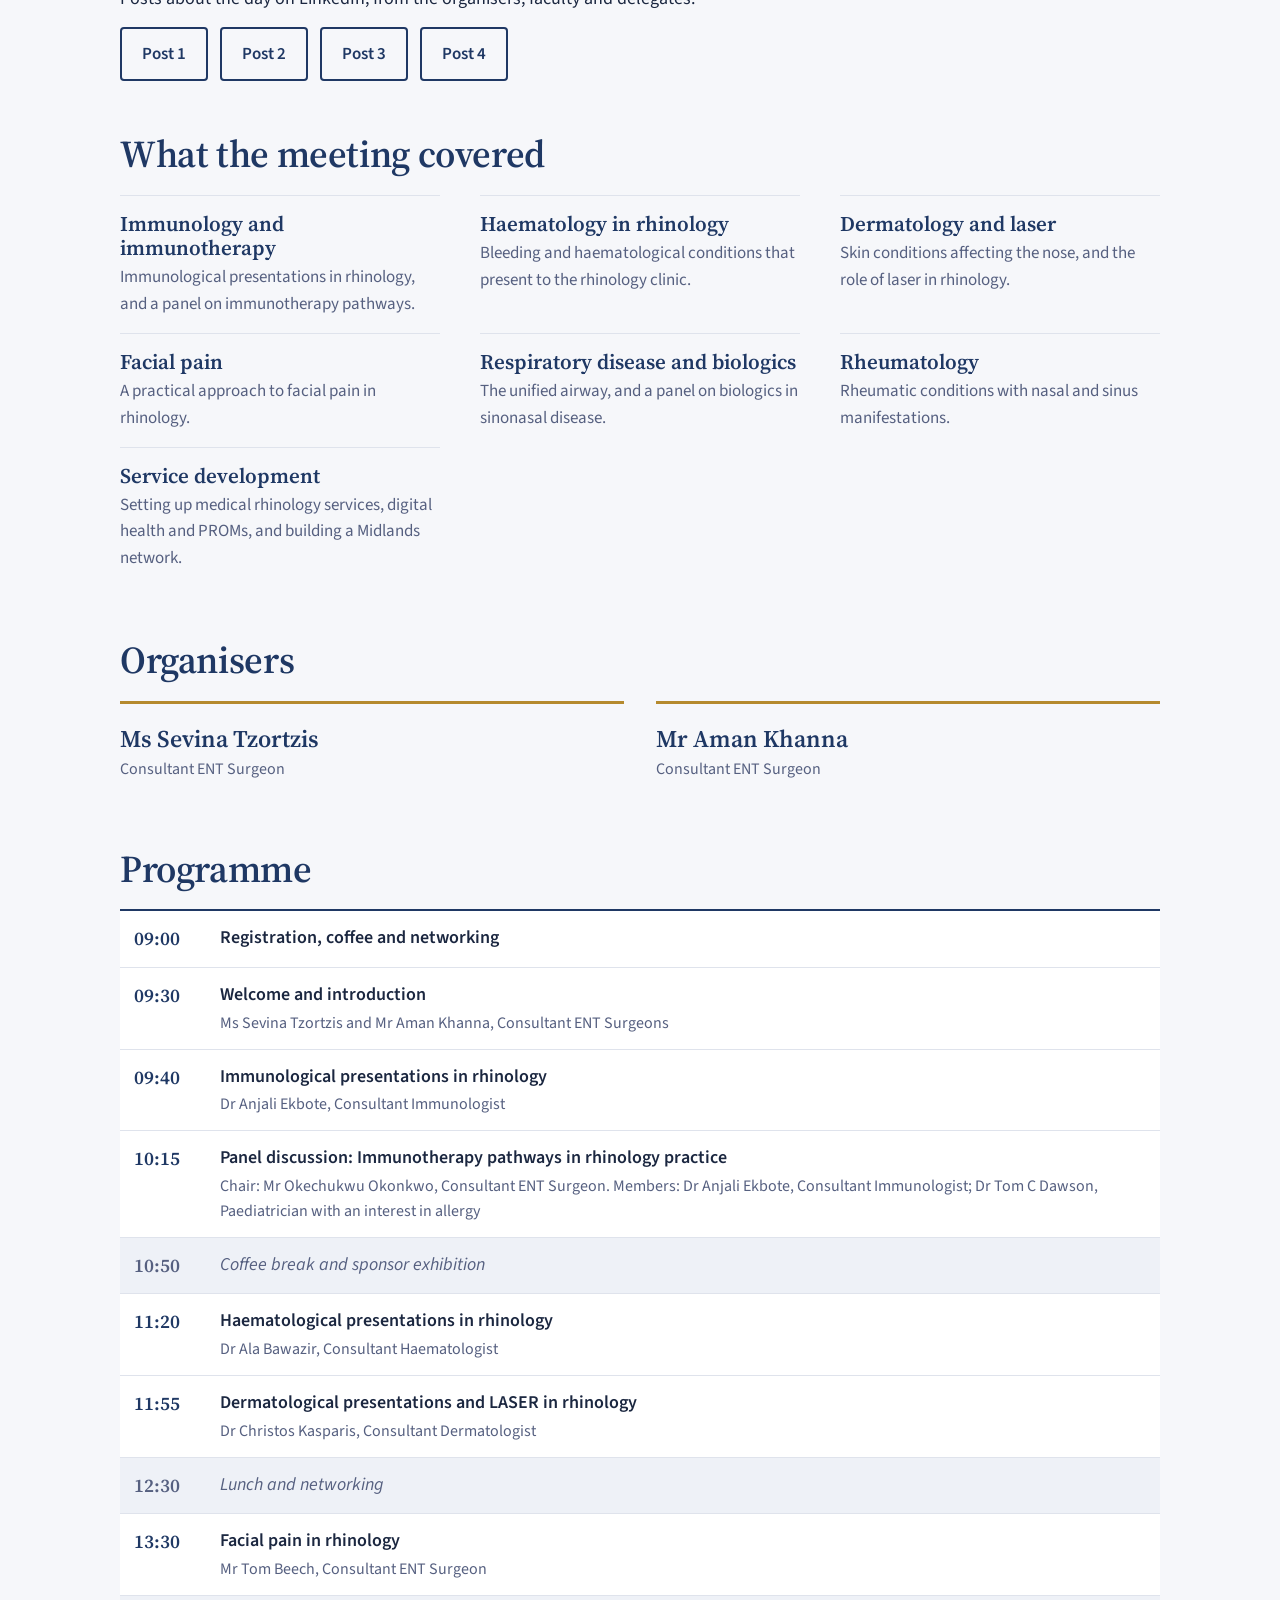
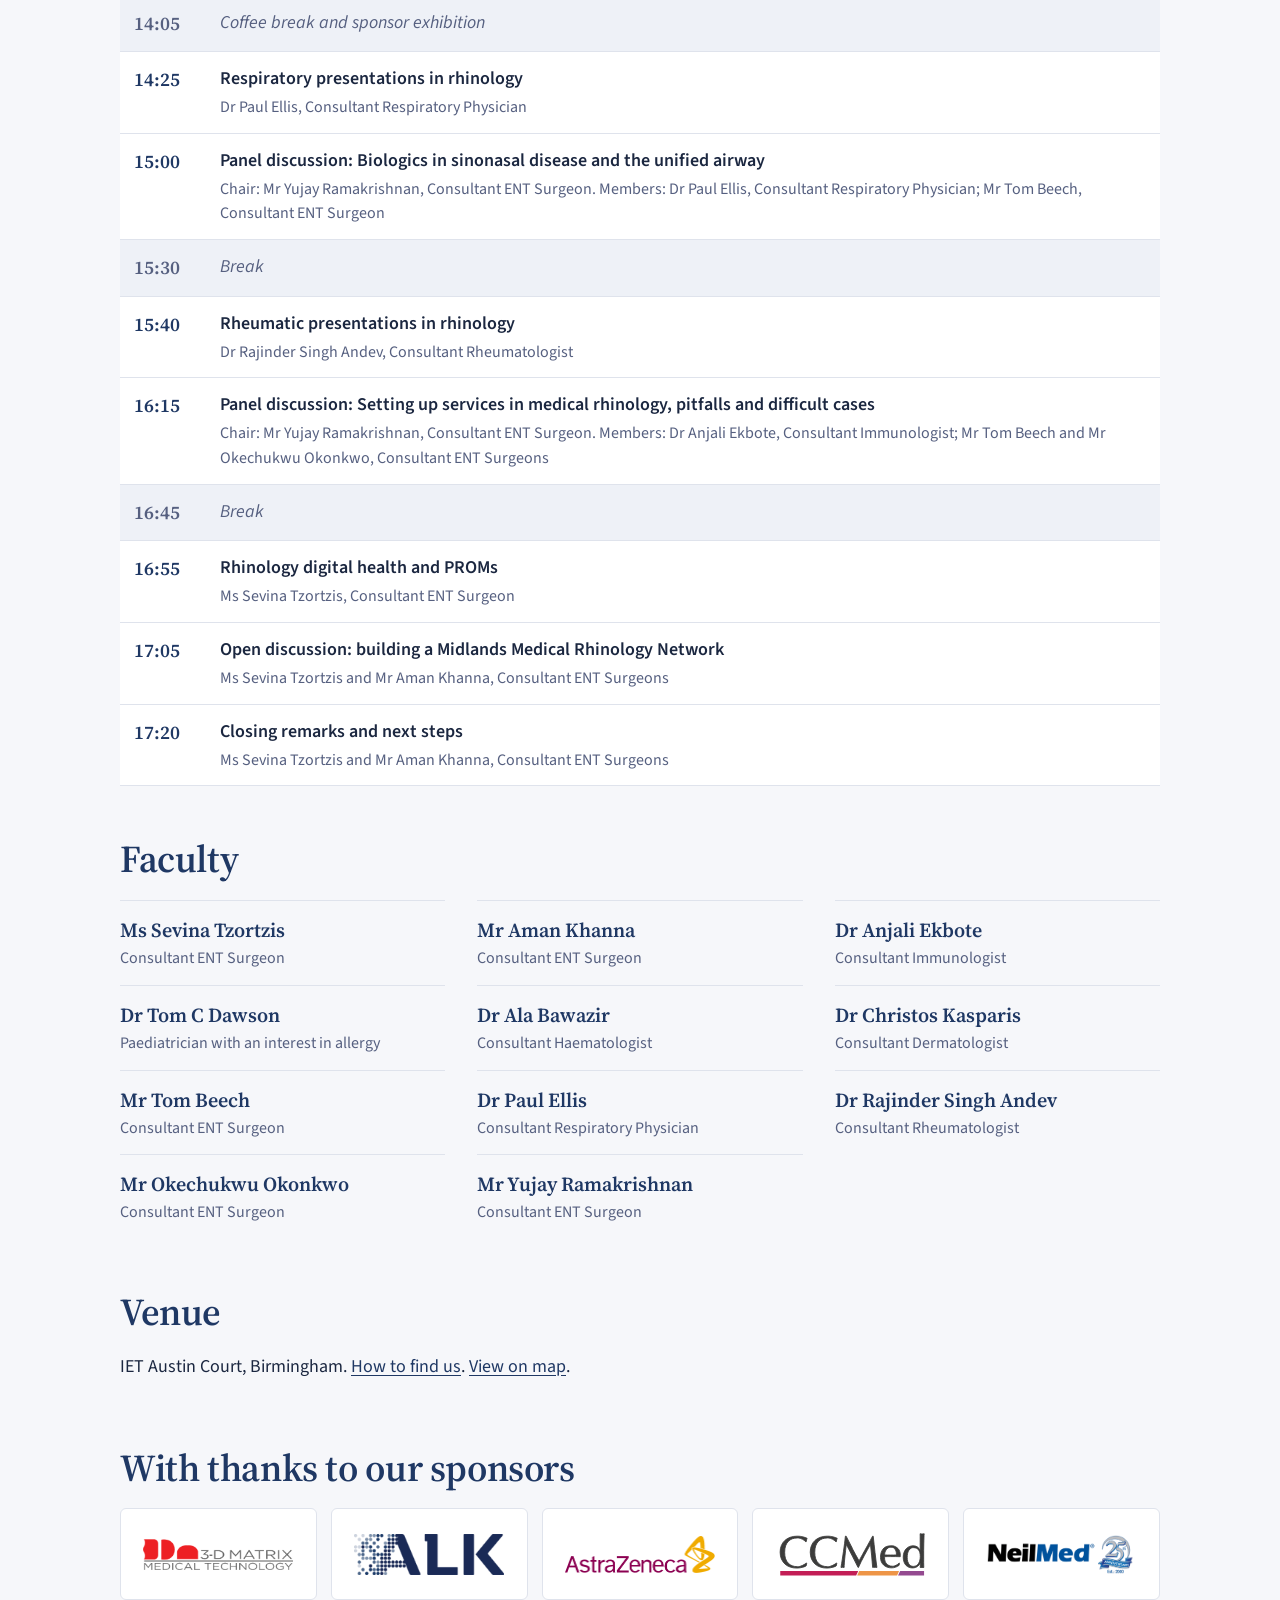
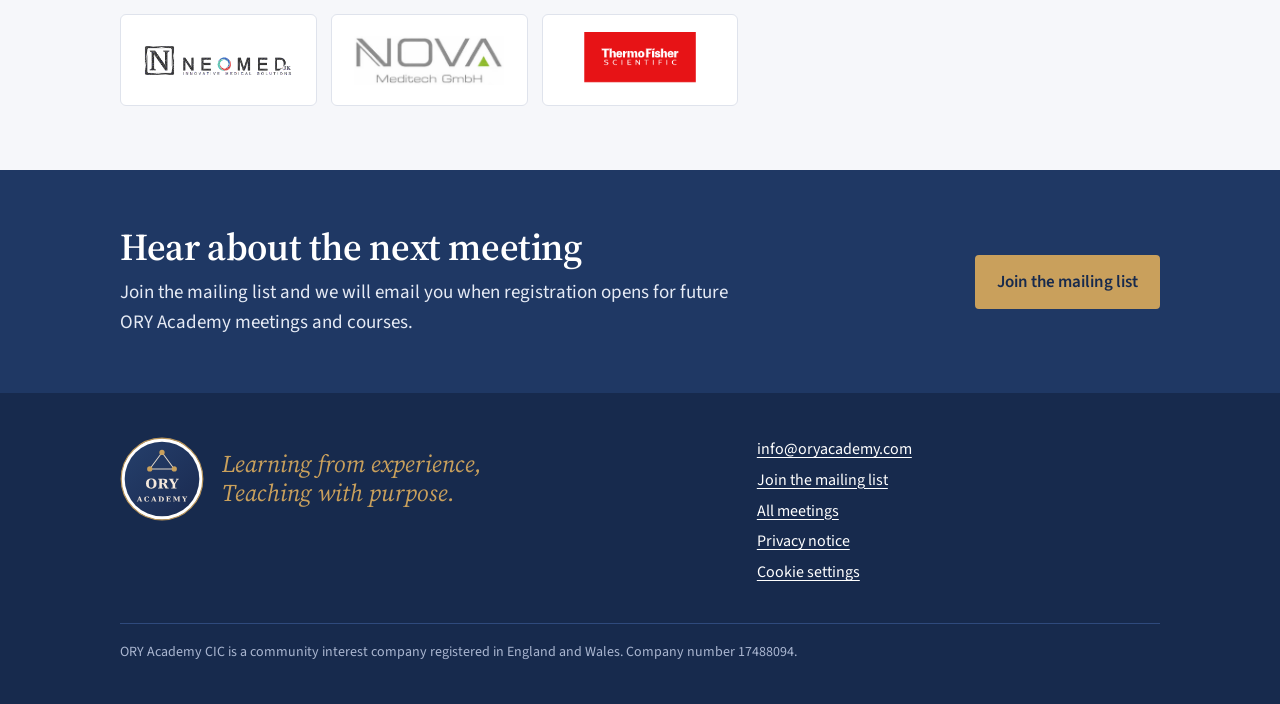
==== commit 3e9a66dc: "Add a quiet cookie notice and a privacy notice page Co-Authored-By: Claude Sonnet 5.5 <noreply@anthr" ====
--- a/mrm2/index.html
+++ b/mrm2/index.html
@@ -13,7 +13,7 @@
 <link rel="preconnect" href="https://fonts.googleapis.com">
 <link rel="preconnect" href="https://fonts.gstatic.com" crossorigin>
 <link href="https://fonts.googleapis.com/css2?family=Source+Sans+3:wght@400;600&family=Source+Serif+4:ital,opsz,wght@0,8..60,600;1,8..60,500&display=swap" rel="stylesheet">
-<link rel="stylesheet" href="/site.css?v=3a008f2d">
+<link rel="stylesheet" href="/site.css?v=e18e29e7">
 </head>
 <body>
 <a class="skip" href="#about">Skip to content</a>
@@ -55,8 +55,16 @@
     <img src="/ory-logo.svg" alt="ORY Academy logo" width="84" height="84">
     <p class="line"><span>Learning from experience,</span><span>Teaching with purpose.</span></p>
   </div>
-  <ul><li><a href="mailto:info@oryacademy.com">info@oryacademy.com</a></li><li><a href="/join/" target="_blank" rel="noopener">Join the mailing list</a></li><li><a href="/">All meetings</a></li></ul>
+  <ul><li><a href="mailto:info@oryacademy.com">info@oryacademy.com</a></li><li><a href="/join/" target="_blank" rel="noopener">Join the mailing list</a></li><li><a href="/">All meetings</a></li><li><a href="/privacy/">Privacy notice</a></li><li><a href="/privacy/#cookies" data-cookie-settings>Cookie settings</a></li></ul>
   <p class="legal">ORY Academy CIC is a community interest company registered in England and Wales. Company number 17488094.</p>
 </div></footer>
+<div class="cookie-bar" id="cookieBar" role="region" aria-label="Cookies" hidden>
+  <p>This site uses only the cookies it needs to work. With your permission it may also use analytics cookies to see how it is used. See the <a href="/privacy/#cookies">privacy notice</a>.</p>
+  <div class="cookie-actions">
+    <button type="button" class="cookie-btn cookie-accept" data-choice="accepted">Accept</button>
+    <button type="button" class="cookie-btn cookie-decline" data-choice="declined">Decline</button>
+  </div>
+</div>
+<script src="/site.js?v=15866b34"></script>
 </body>
 </html>
--- a/site.css
+++ b/site.css
@@ -199,3 +199,18 @@
 .posts-by { max-width:38em; }
 
 main, main section, .in > div { min-width:0; }
+
+/* Cookie notice: small, quiet card in the corner */
+.cookie-bar { position:fixed; z-index:60; left:max(16px, env(safe-area-inset-left, 0px)); bottom:max(16px, env(safe-area-inset-bottom, 0px)); width:min(22rem, calc(100vw - 32px)); background:var(--navy-deep); color:#e6ebf5; border:1px solid #2f4a7d; border-radius:6px; padding:14px 16px; box-shadow:0 6px 24px rgba(13,28,51,.28); font-size:15px; line-height:1.45; display:grid; gap:11px; }
+.cookie-bar[hidden] { display:none; }
+.cookie-bar p { margin:0; }
+.cookie-bar a { color:var(--gold); }
+.cookie-actions { display:flex; gap:8px; }
+.cookie-btn { font:inherit; font-weight:600; font-size:15px; padding:6px 16px; border-radius:4px; border:1px solid var(--gold); cursor:pointer; min-height:38px; }
+.cookie-accept { background:var(--gold); color:var(--navy-deep); }
+.cookie-decline { background:transparent; color:var(--gold); }
+.cookie-btn:focus-visible { outline:2px solid #fff; outline-offset:2px; }
+@media (max-width:520px) { .cookie-bar { right:max(16px, env(safe-area-inset-right, 0px)); width:auto; } }
+.prose h2 { margin:34px 0 10px; font-size:26px; }
+.prose h2:first-of-type { margin-top:0; }
+.foot .legal a { color:#fff; }
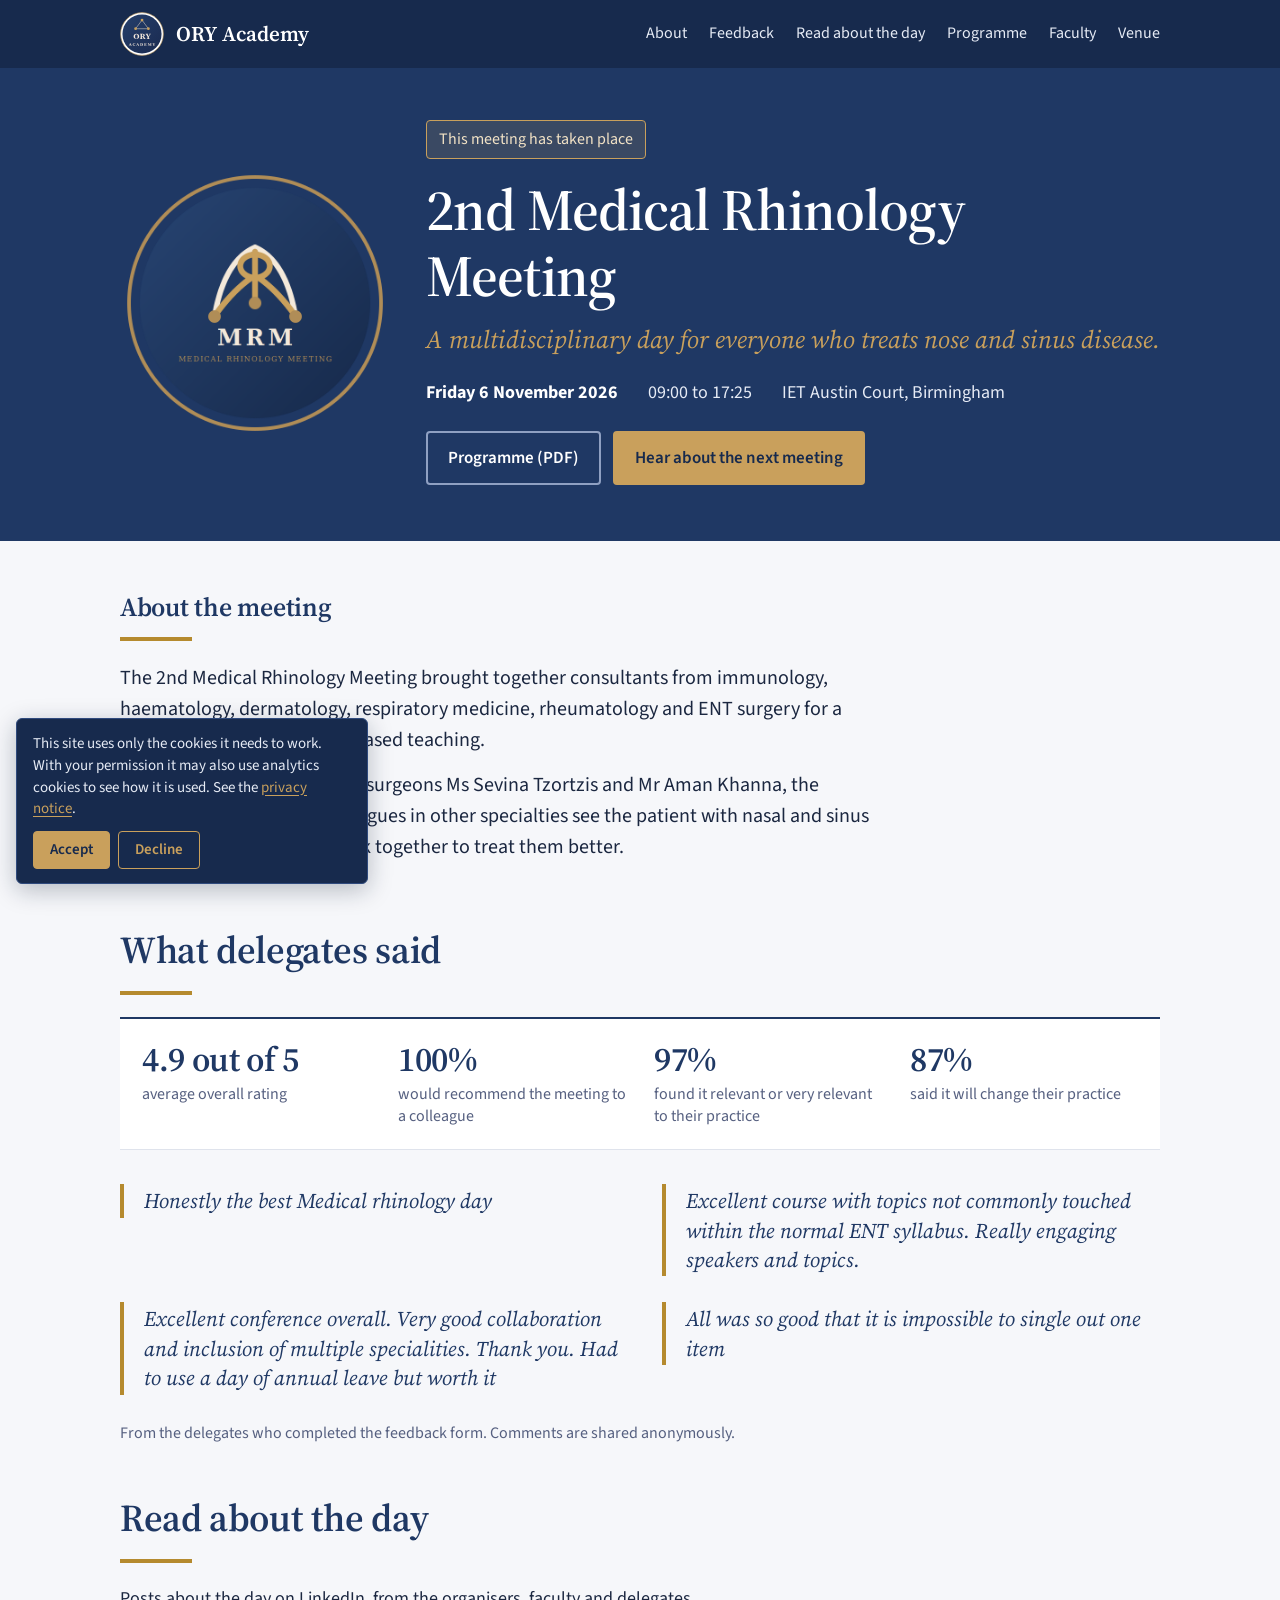
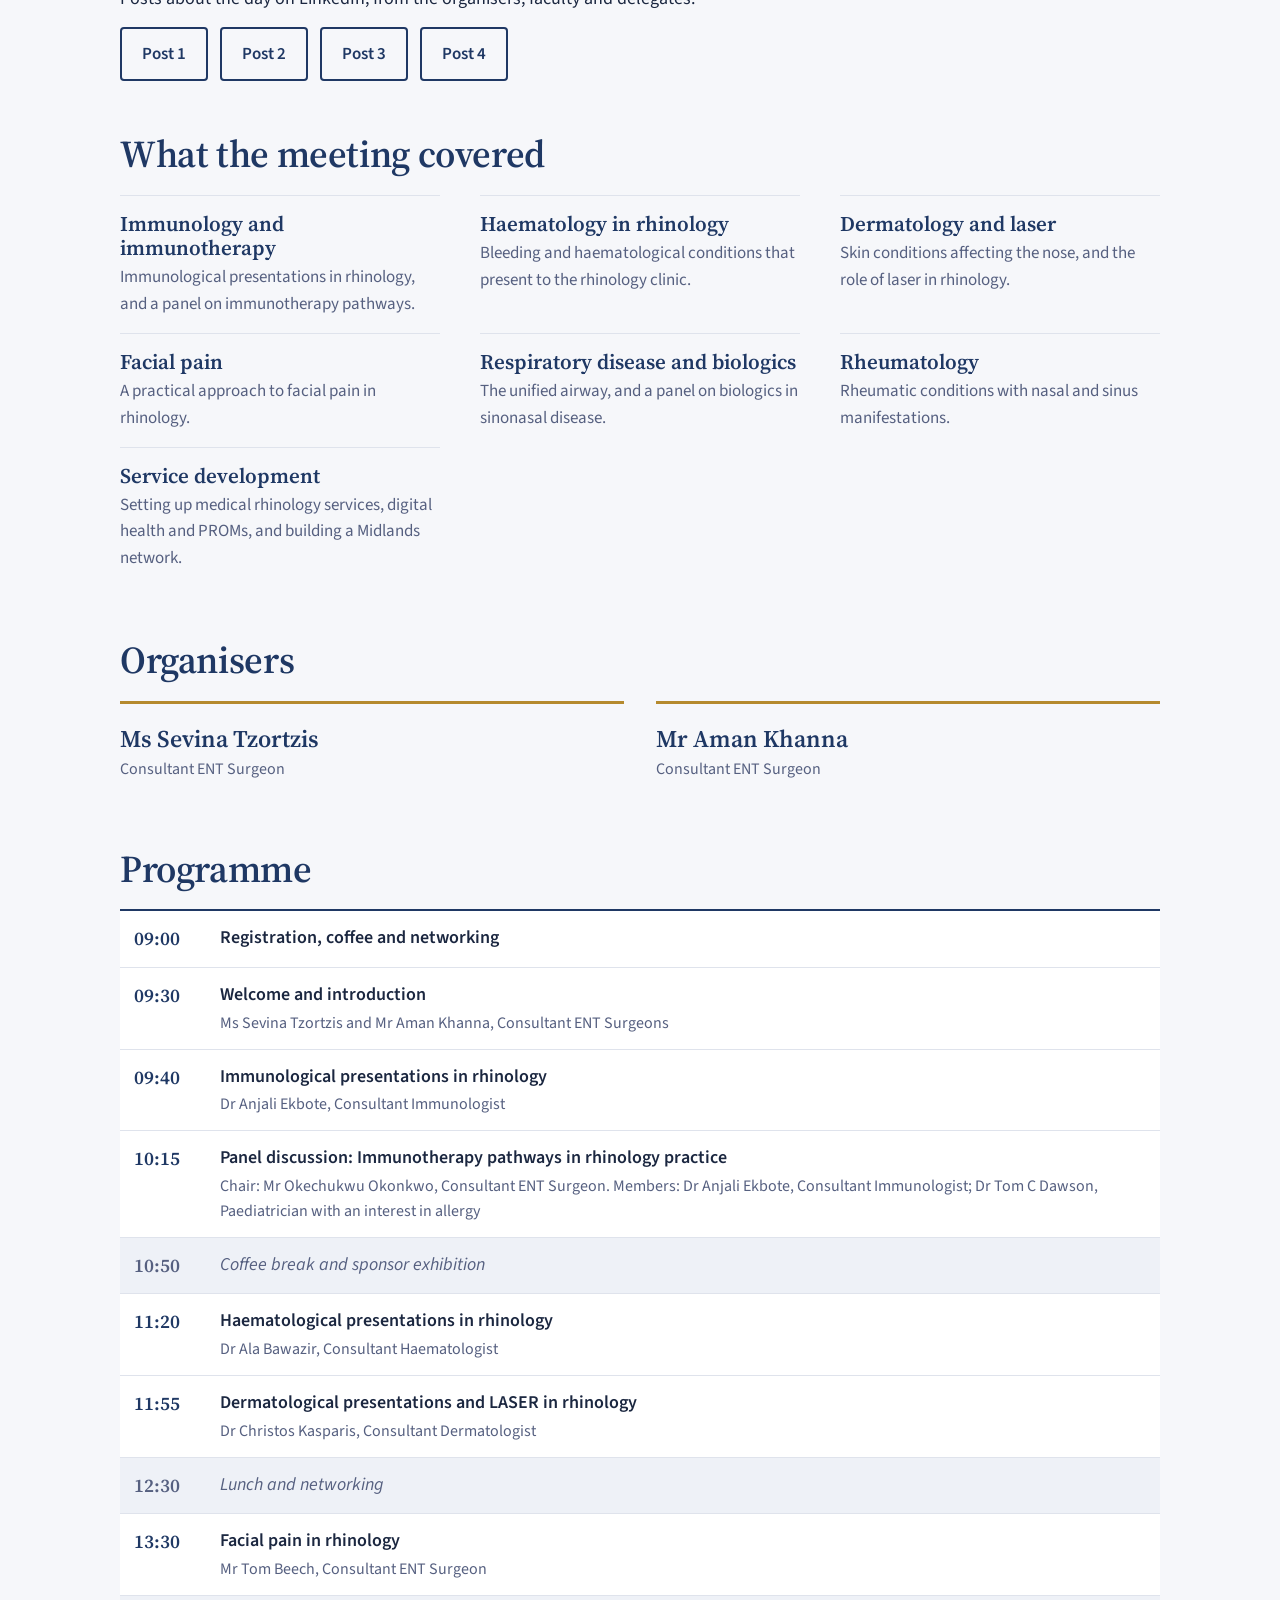
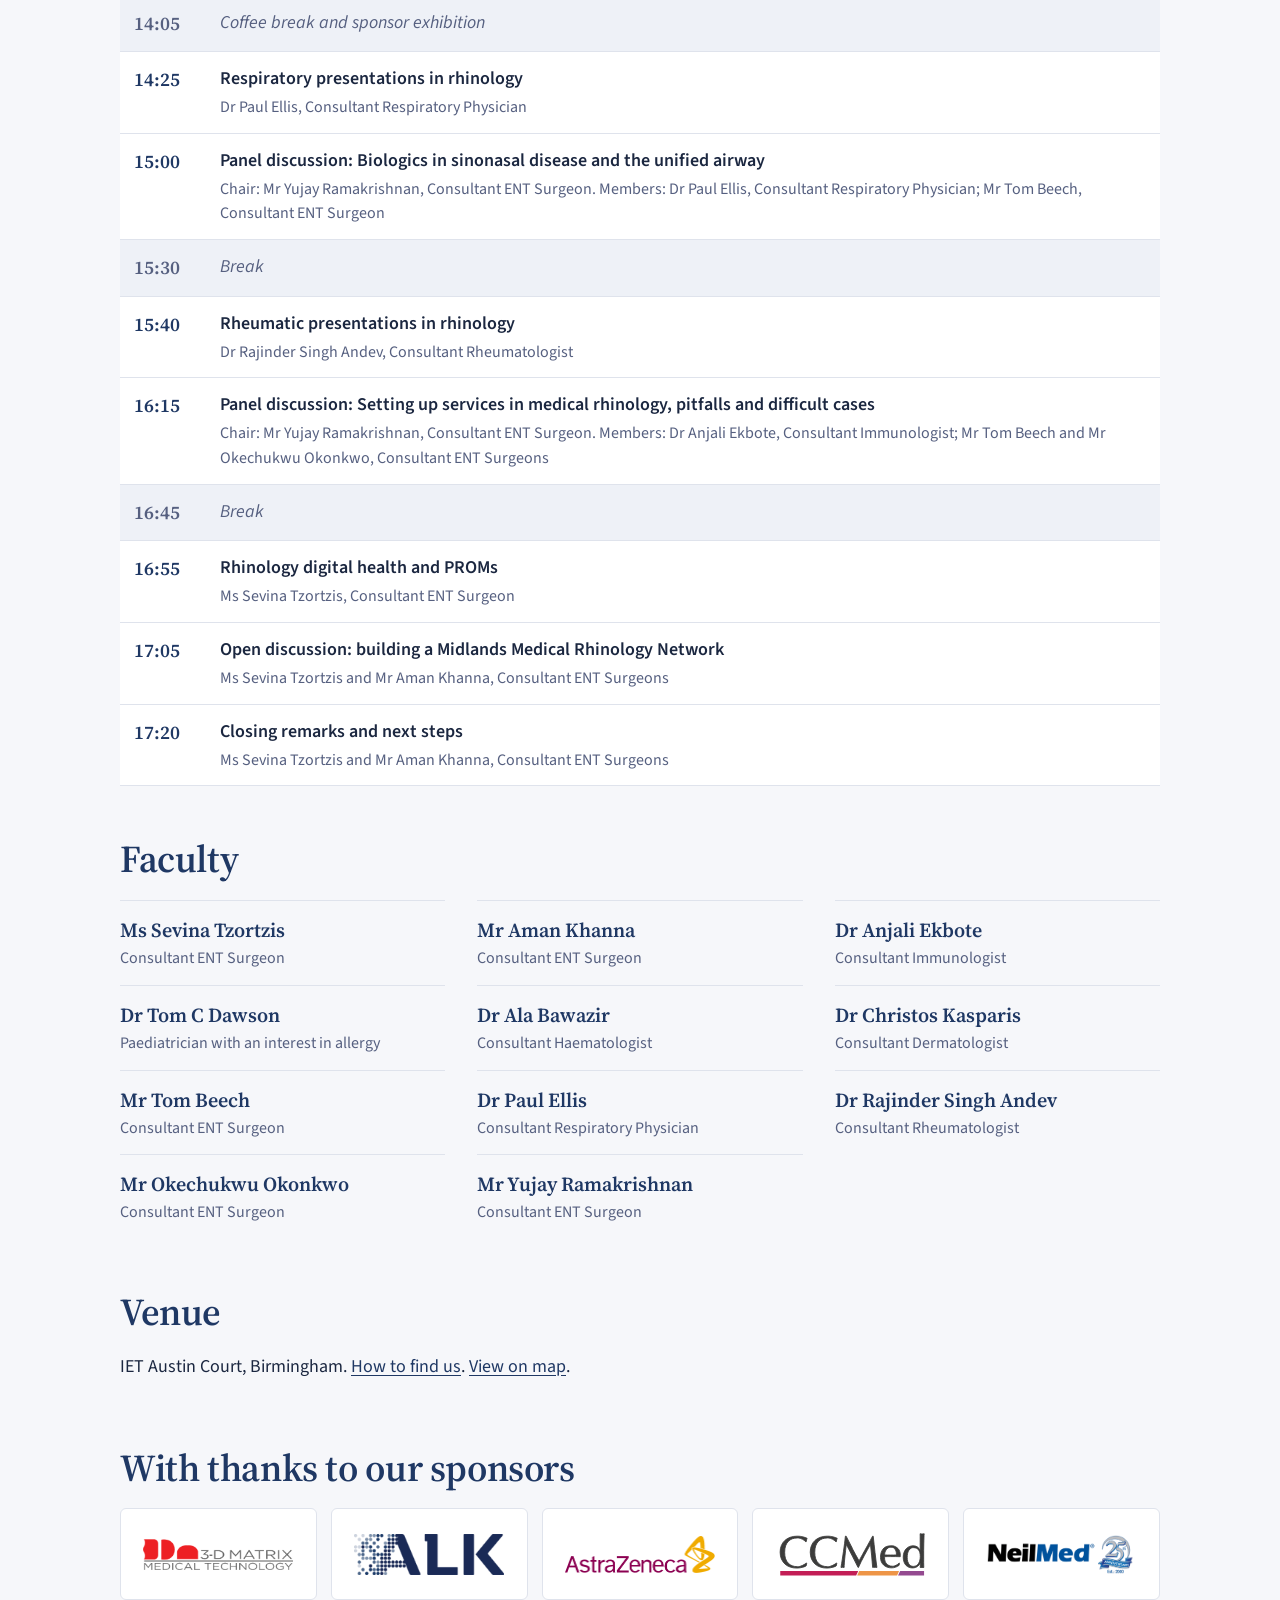
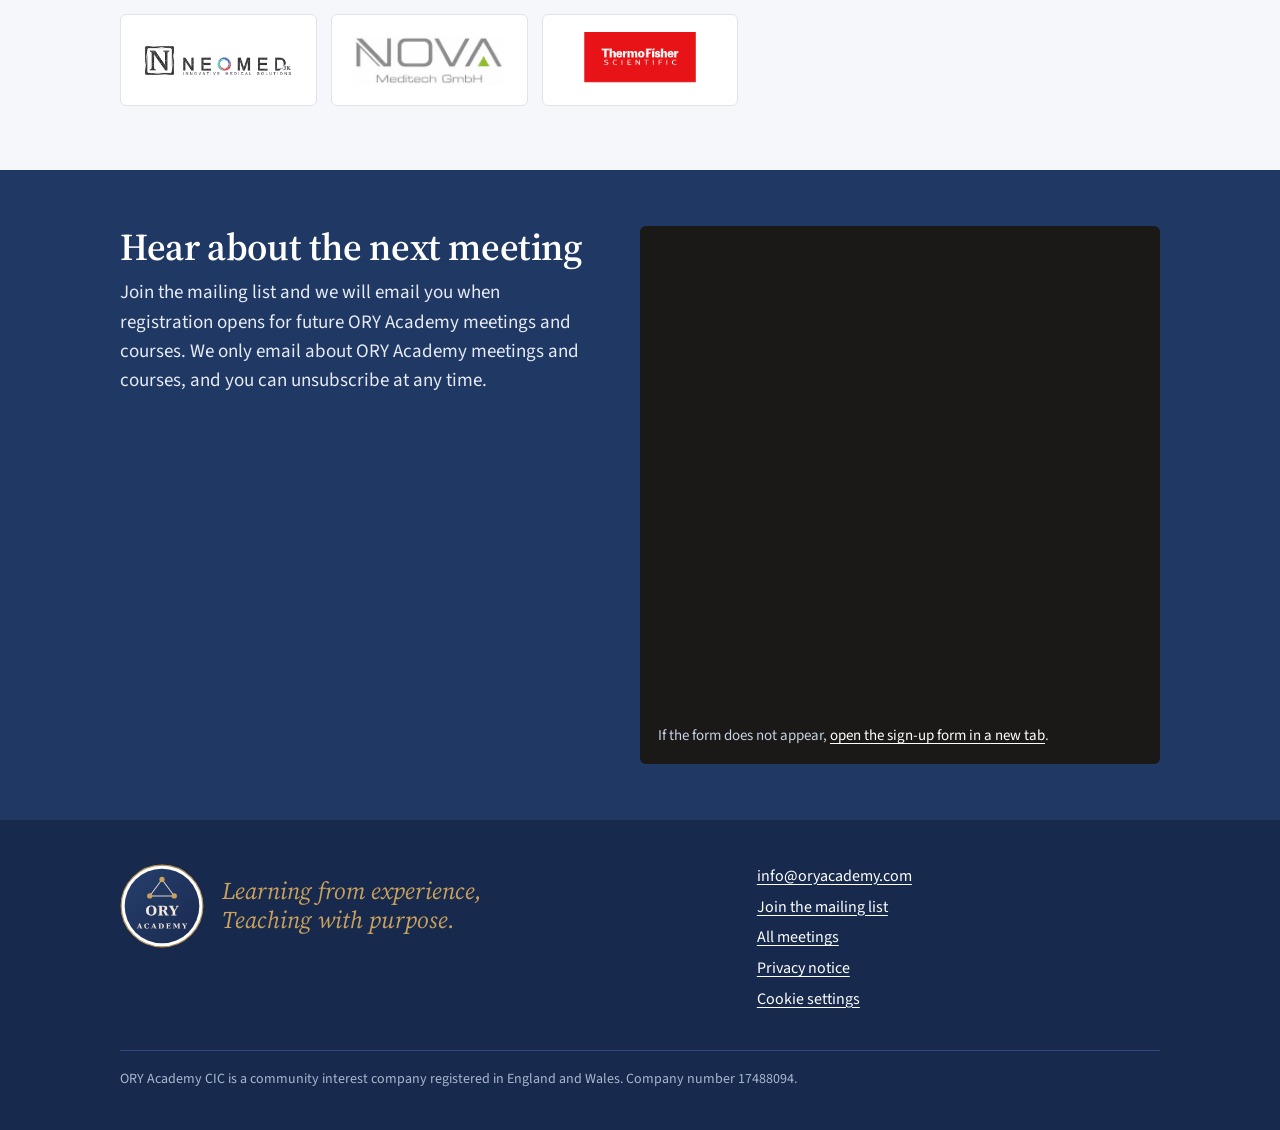
==== commit 75a67c98: "Embed the mailing list form on the home page and the 2nd MRM page Co-Authored-By: Claude Sonnet 5.5 " ====
--- a/mrm2/index.html
+++ b/mrm2/index.html
@@ -13,7 +13,7 @@
 <link rel="preconnect" href="https://fonts.googleapis.com">
 <link rel="preconnect" href="https://fonts.gstatic.com" crossorigin>
 <link href="https://fonts.googleapis.com/css2?family=Source+Sans+3:wght@400;600&family=Source+Serif+4:ital,opsz,wght@0,8..60,600;1,8..60,500&display=swap" rel="stylesheet">
-<link rel="stylesheet" href="/site.css?v=e18e29e7">
+<link rel="stylesheet" href="/site.css?v=174958ee">
 </head>
 <body>
 <a class="skip" href="#about">Skip to content</a>
@@ -29,7 +29,7 @@
     <h1>2nd Medical Rhinology Meeting</h1>
     <p class="tag">A multidisciplinary day for everyone who treats nose and sinus disease.</p>
     <ul class="facts"><li><b>Friday 6 November 2026</b></li><li>09:00 to 17:25</li><li>IET Austin Court, Birmingham</li></ul>
-    <div class="btns"><a class="btn alt" href="/mrm2programme/" target="_blank" rel="noopener">Programme (PDF)</a><a class="btn gold" href="/join/" target="_blank" rel="noopener">Hear about the next meeting</a></div>
+    <div class="btns"><a class="btn alt" href="/mrm2programme/" target="_blank" rel="noopener">Programme (PDF)</a><a class="btn gold" href="#join">Hear about the next meeting</a></div>
   </div>
 </div></header>
 
@@ -46,16 +46,24 @@
   <section><h2>With thanks to our sponsors</h2><div class="logos"><div class="lg"><img src="/sponsors/3d-matrix.png" alt="3-D Matrix Medical Technology"></div><div class="lg"><img src="/sponsors/alk.png" alt="ALK"></div><div class="lg"><img src="/sponsors/astrazeneca.png" alt="AstraZeneca"></div><div class="lg"><img src="/sponsors/ccmed.svg" alt="CCMed"></div><div class="lg"><img src="/sponsors/neilmed.png" alt="NeilMed"></div><div class="lg"><img src="/sponsors/neomed.png" alt="Neomed UK"></div><div class="lg"><img src="/sponsors/nova-meditech.png" alt="Nova Meditech"></div><div class="lg"><img src="/sponsors/thermo-fisher.png" alt="Thermo Fisher Scientific"></div></div></section>
 </main>
 
-<section class="invite on-navy"><div class="in">
-  <div><h2>Hear about the next meeting</h2><p>Join the mailing list and we will email you when registration opens for future ORY Academy meetings and courses.</p></div><a class="btn gold" href="/join/" target="_blank" rel="noopener">Join the mailing list</a>
+<section class="invite signup on-navy" id="join"><div class="in">
+  <div class="pitch">
+    <h2>Hear about the next meeting</h2>
+    <p>Join the mailing list and we will email you when registration opens for future ORY Academy meetings and courses. We only email about ORY Academy meetings and courses, and you can unsubscribe at any time.</p>
+  </div>
+  <div class="formbox">
+    <iframe data-tally-src="https://tally.so/embed/YjPQ0z?alignLeft=1&hideTitle=1&transparentBackground=1&dynamicHeight=1" loading="lazy" width="100%" height="480" frameborder="0" marginheight="0" marginwidth="0" title="Join the ORY Academy mailing list"></iframe>
+    <p class="fallback">If the form does not appear, <a href="https://tally.so/r/YjPQ0z" target="_blank" rel="noopener">open the sign-up form in a new tab</a>.</p>
+  </div>
 </div></section>
+<script async src="https://tally.so/widgets/embed.js"></script>
 
 <footer class="foot"><div class="in">
   <div class="sig">
     <img src="/ory-logo.svg" alt="ORY Academy logo" width="84" height="84">
     <p class="line"><span>Learning from experience,</span><span>Teaching with purpose.</span></p>
   </div>
-  <ul><li><a href="mailto:info@oryacademy.com">info@oryacademy.com</a></li><li><a href="/join/" target="_blank" rel="noopener">Join the mailing list</a></li><li><a href="/">All meetings</a></li><li><a href="/privacy/">Privacy notice</a></li><li><a href="/privacy/#cookies" data-cookie-settings>Cookie settings</a></li></ul>
+  <ul><li><a href="mailto:info@oryacademy.com">info@oryacademy.com</a></li><li><a href="/#join">Join the mailing list</a></li><li><a href="/">All meetings</a></li><li><a href="/privacy/">Privacy notice</a></li><li><a href="/privacy/#cookies" data-cookie-settings>Cookie settings</a></li></ul>
   <p class="legal">ORY Academy CIC is a community interest company registered in England and Wales. Company number 17488094.</p>
 </div></footer>
 <div class="cookie-bar" id="cookieBar" role="region" aria-label="Cookies" hidden>
--- a/site.css
+++ b/site.css
@@ -214,3 +214,12 @@
 .prose h2 { margin:34px 0 10px; font-size:26px; }
 .prose h2:first-of-type { margin-top:0; }
 .foot .legal a { color:#fff; }
+
+/* Mailing list sign-up band */
+.invite.signup .in { align-items:flex-start; }
+.invite.signup .pitch { flex:1 1 280px; max-width:30em; }
+.invite.signup .formbox { flex:1 1 360px; max-width:520px; min-width:0; background:#1a1917; border-radius:6px; padding:12px 18px 6px; }
+.invite.signup iframe { display:block; width:100%; min-height:480px; border:0; }
+.invite.signup .fallback { font-size:15px; color:#c9d1e3; margin:6px 0 10px; }
+.invite.signup .fallback a { color:#fff; }
+@media (max-width:640px) { .invite.signup .formbox { flex-basis:100%; padding:8px 10px 4px; } }
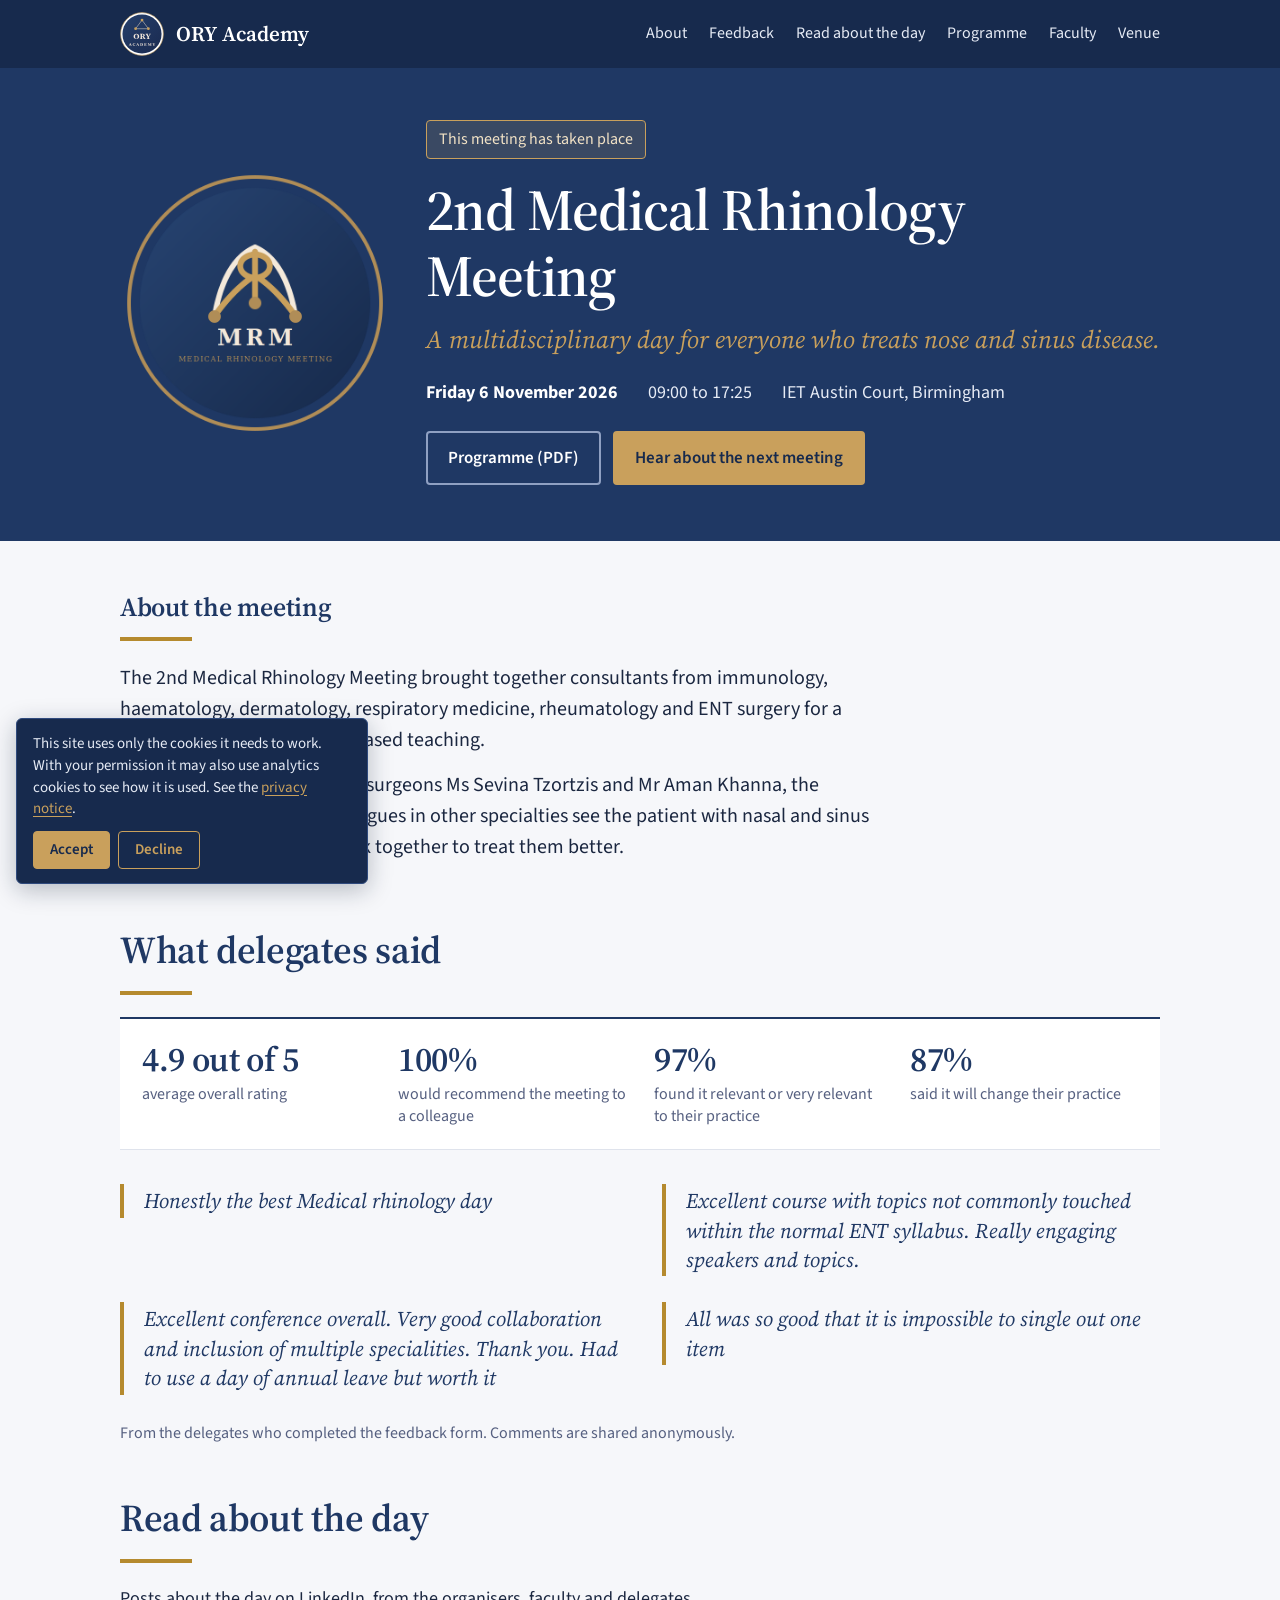
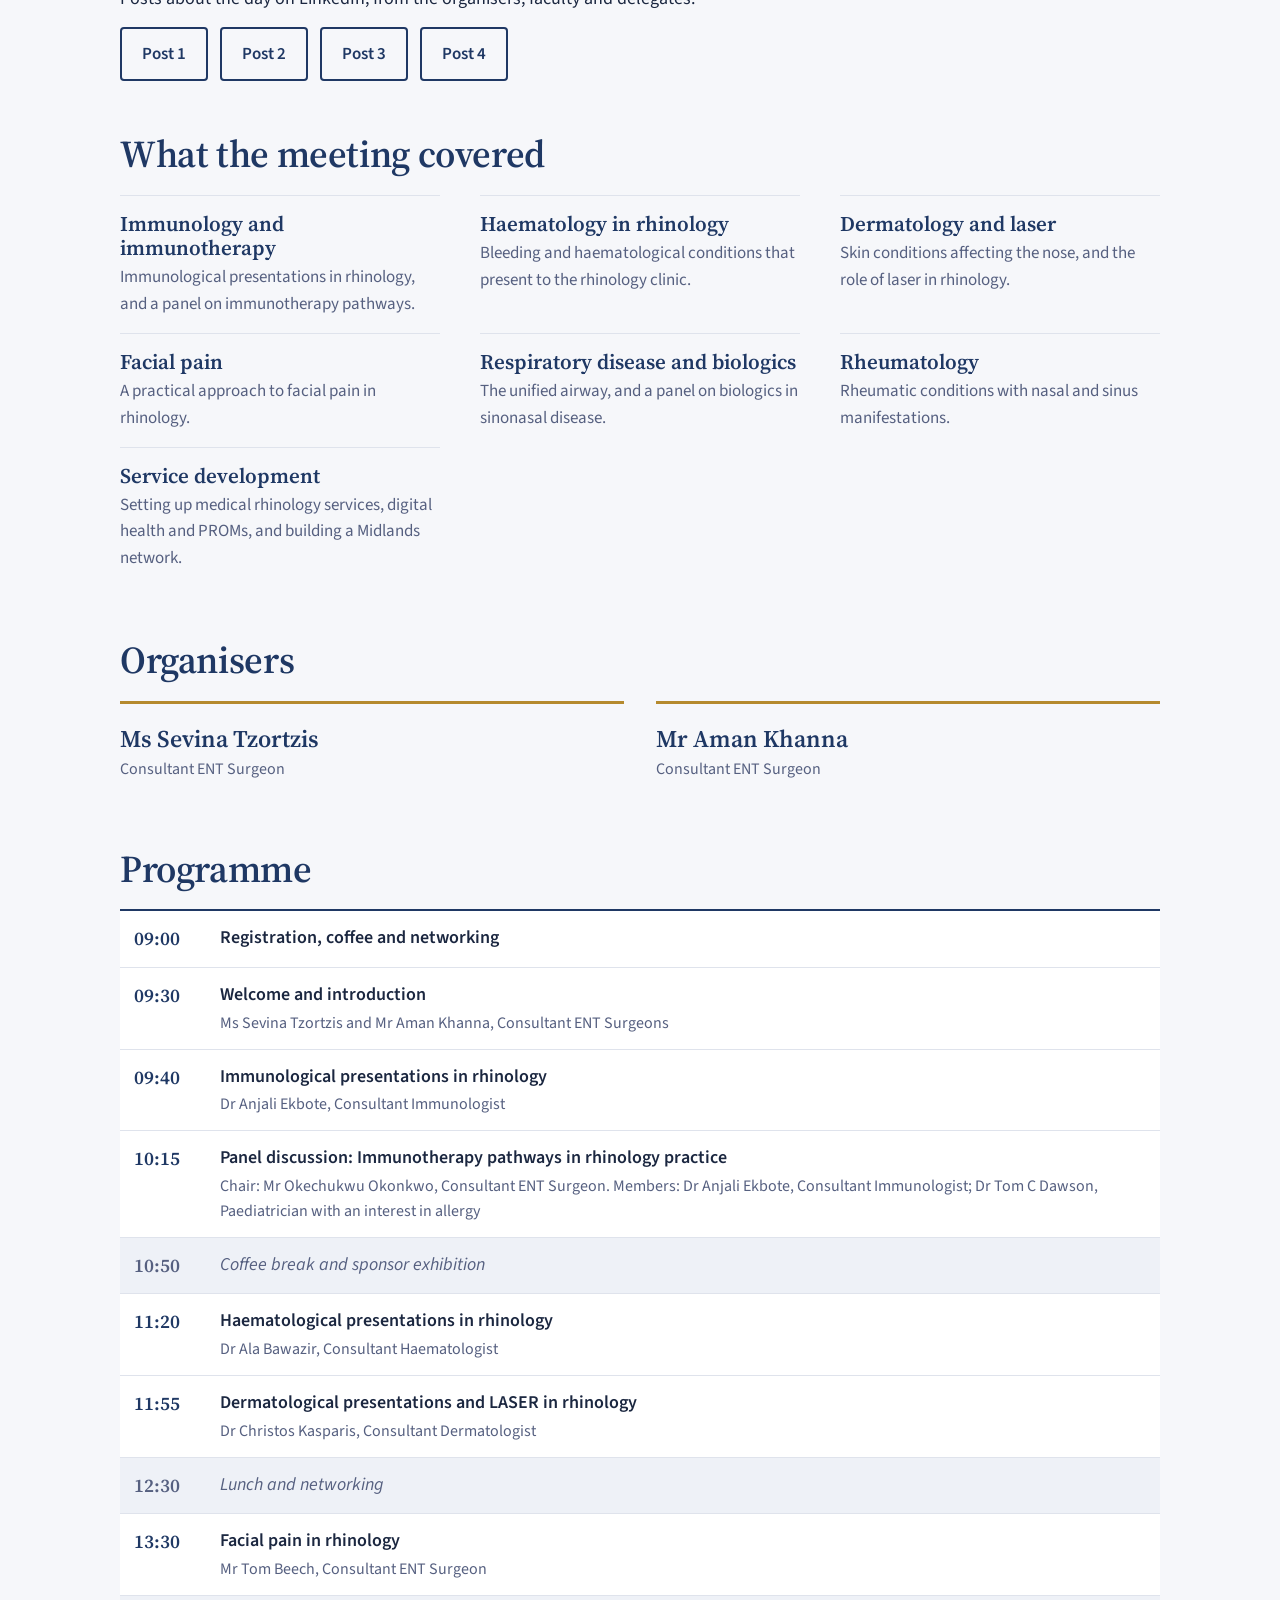
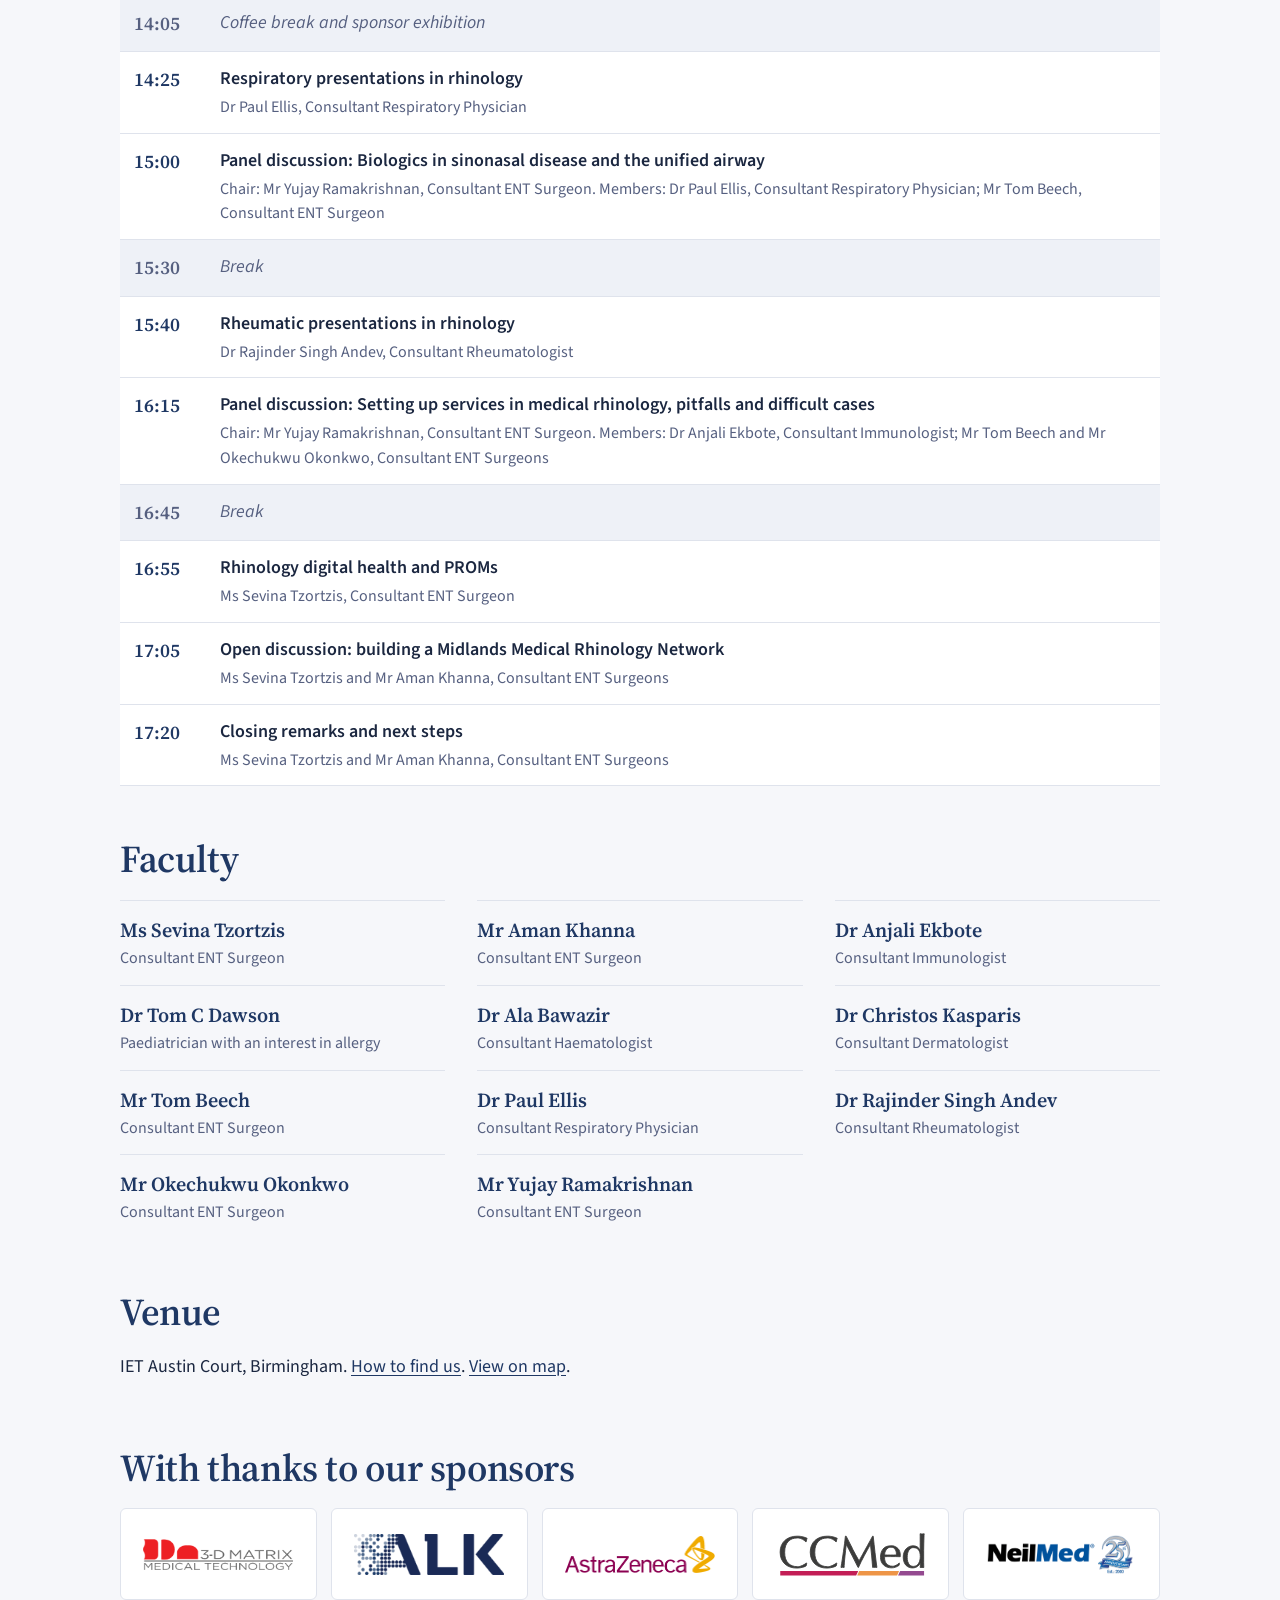
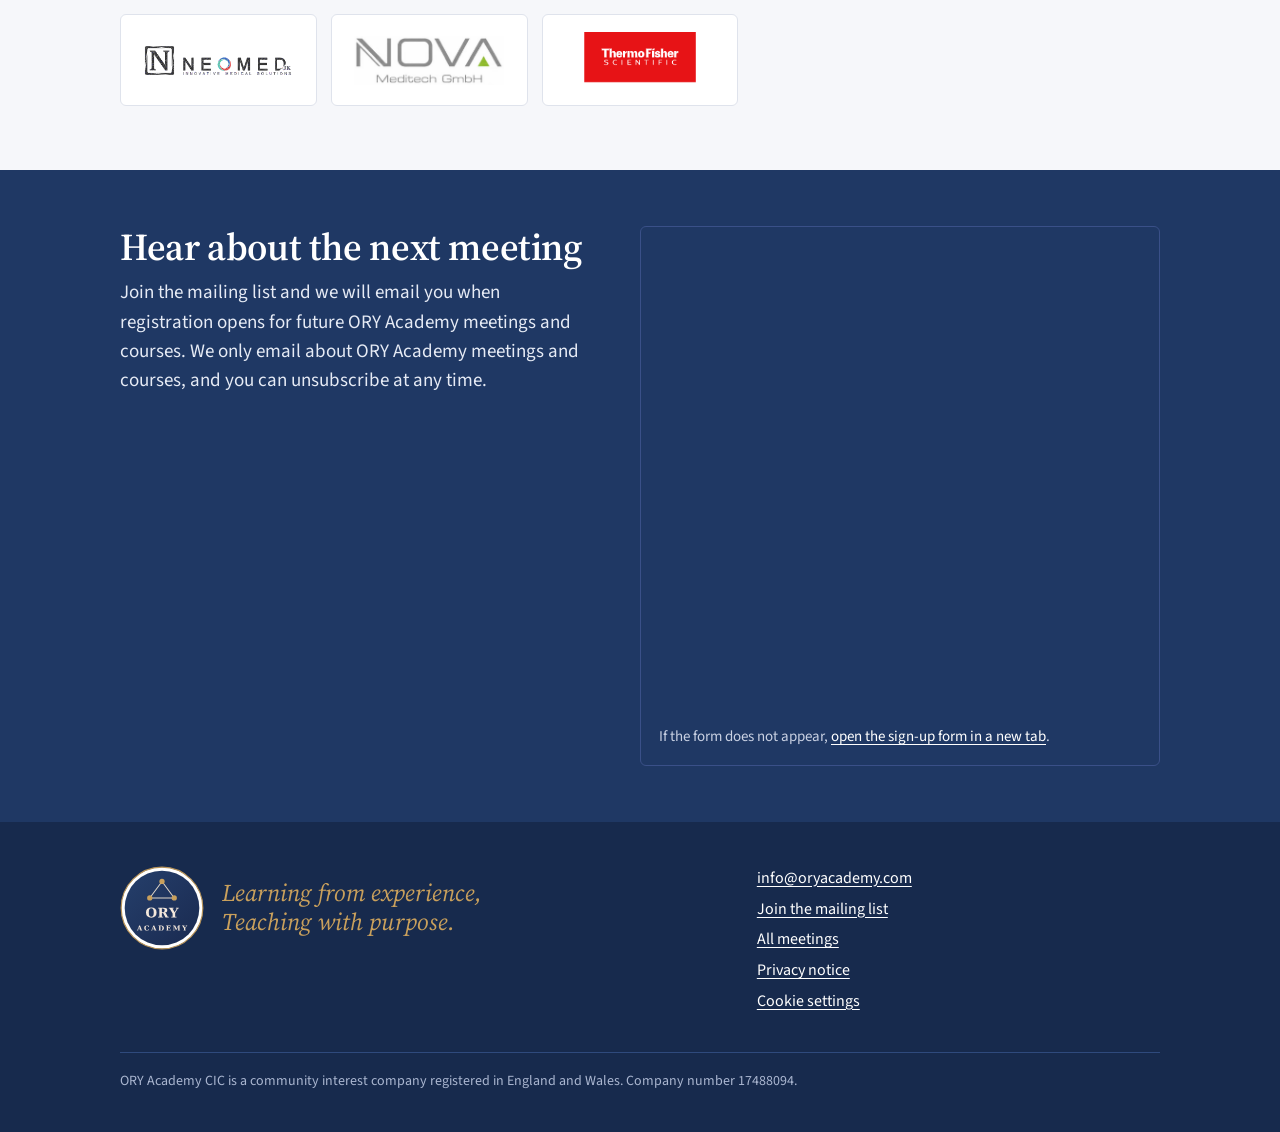
==== commit cd5174af: "Match the sign-up panel background to the site navy Co-Authored-By: Claude Sonnet 5.5 <noreply@anthr" ====
--- a/mrm2/index.html
+++ b/mrm2/index.html
@@ -13,7 +13,7 @@
 <link rel="preconnect" href="https://fonts.googleapis.com">
 <link rel="preconnect" href="https://fonts.gstatic.com" crossorigin>
 <link href="https://fonts.googleapis.com/css2?family=Source+Sans+3:wght@400;600&family=Source+Serif+4:ital,opsz,wght@0,8..60,600;1,8..60,500&display=swap" rel="stylesheet">
-<link rel="stylesheet" href="/site.css?v=174958ee">
+<link rel="stylesheet" href="/site.css?v=98d66cc8">
 </head>
 <body>
 <a class="skip" href="#about">Skip to content</a>
--- a/site.css
+++ b/site.css
@@ -218,7 +218,7 @@
 /* Mailing list sign-up band */
 .invite.signup .in { align-items:flex-start; }
 .invite.signup .pitch { flex:1 1 280px; max-width:30em; }
-.invite.signup .formbox { flex:1 1 360px; max-width:520px; min-width:0; background:#1a1917; border-radius:6px; padding:12px 18px 6px; }
+.invite.signup .formbox { flex:1 1 360px; max-width:520px; min-width:0; background:var(--navy); border:1px solid #3a5088; border-radius:6px; padding:12px 18px 6px; }
 .invite.signup iframe { display:block; width:100%; min-height:480px; border:0; }
 .invite.signup .fallback { font-size:15px; color:#c9d1e3; margin:6px 0 10px; }
 .invite.signup .fallback a { color:#fff; }
